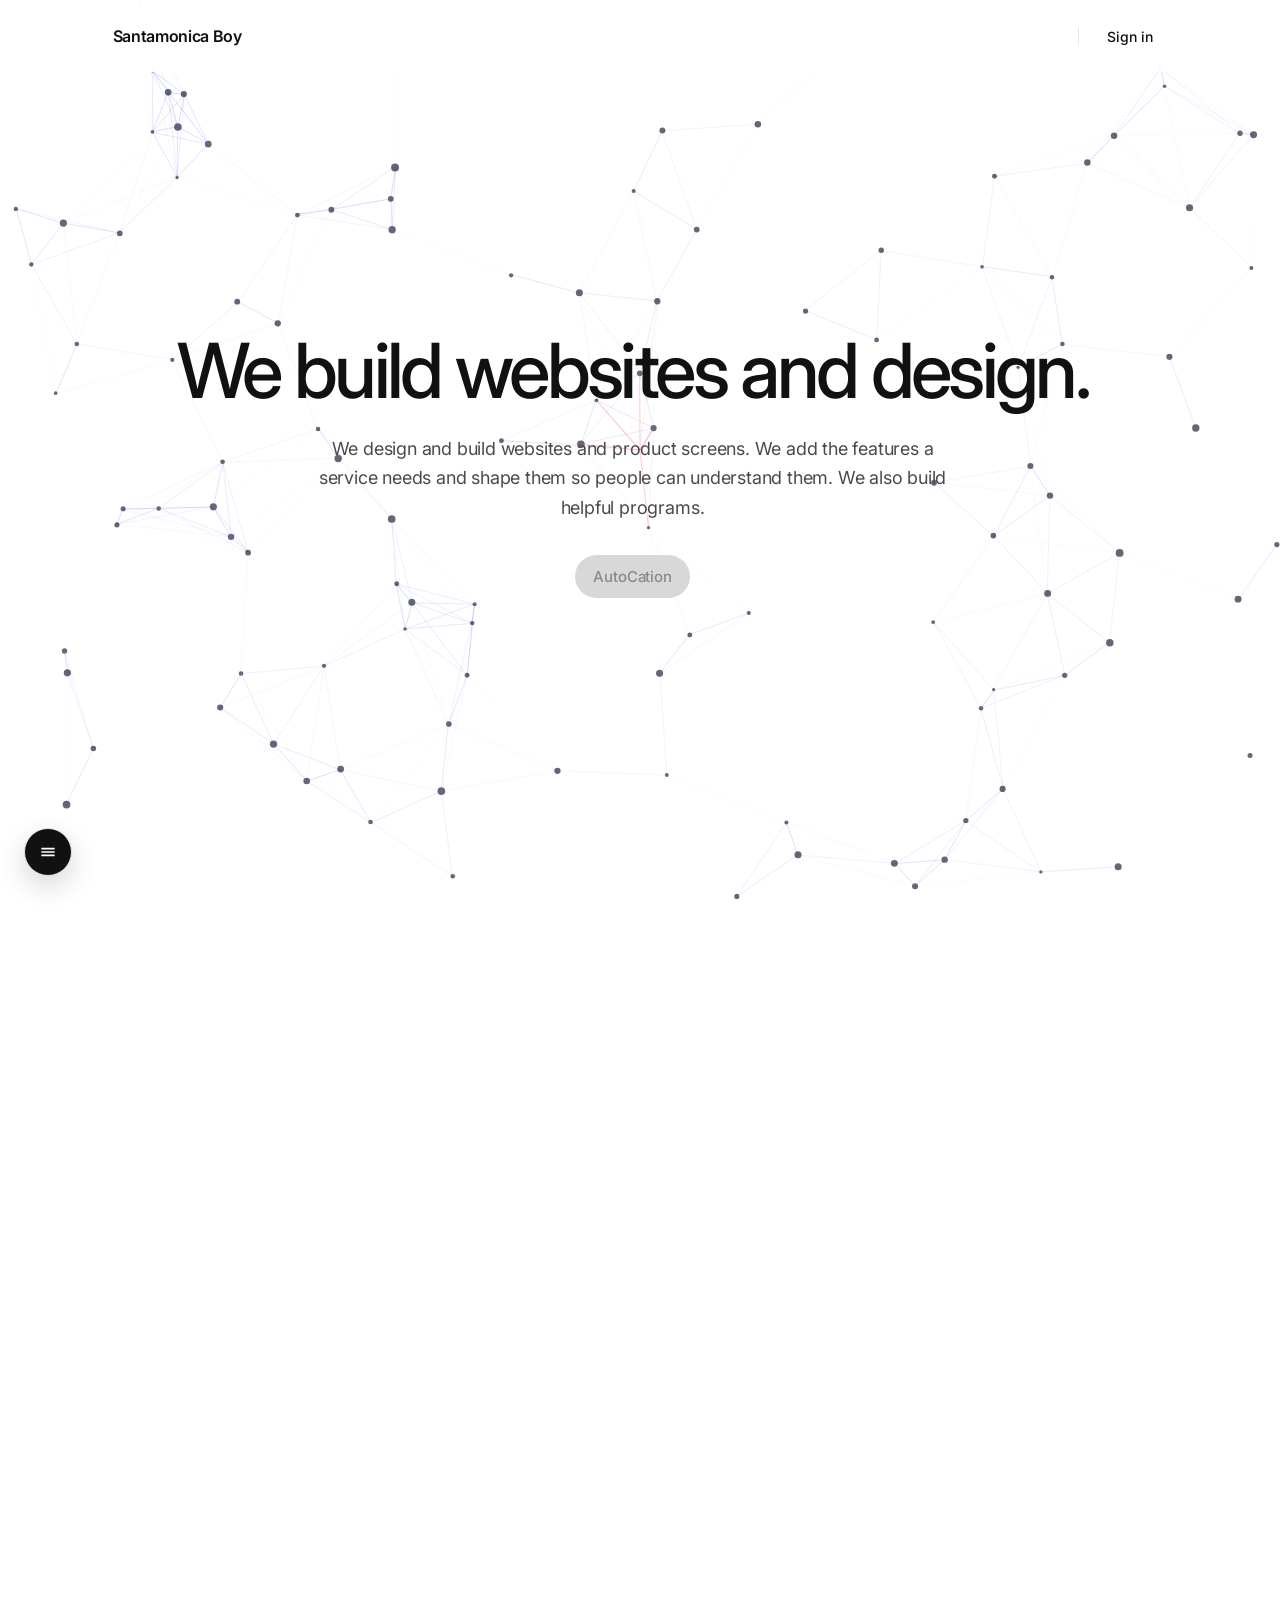
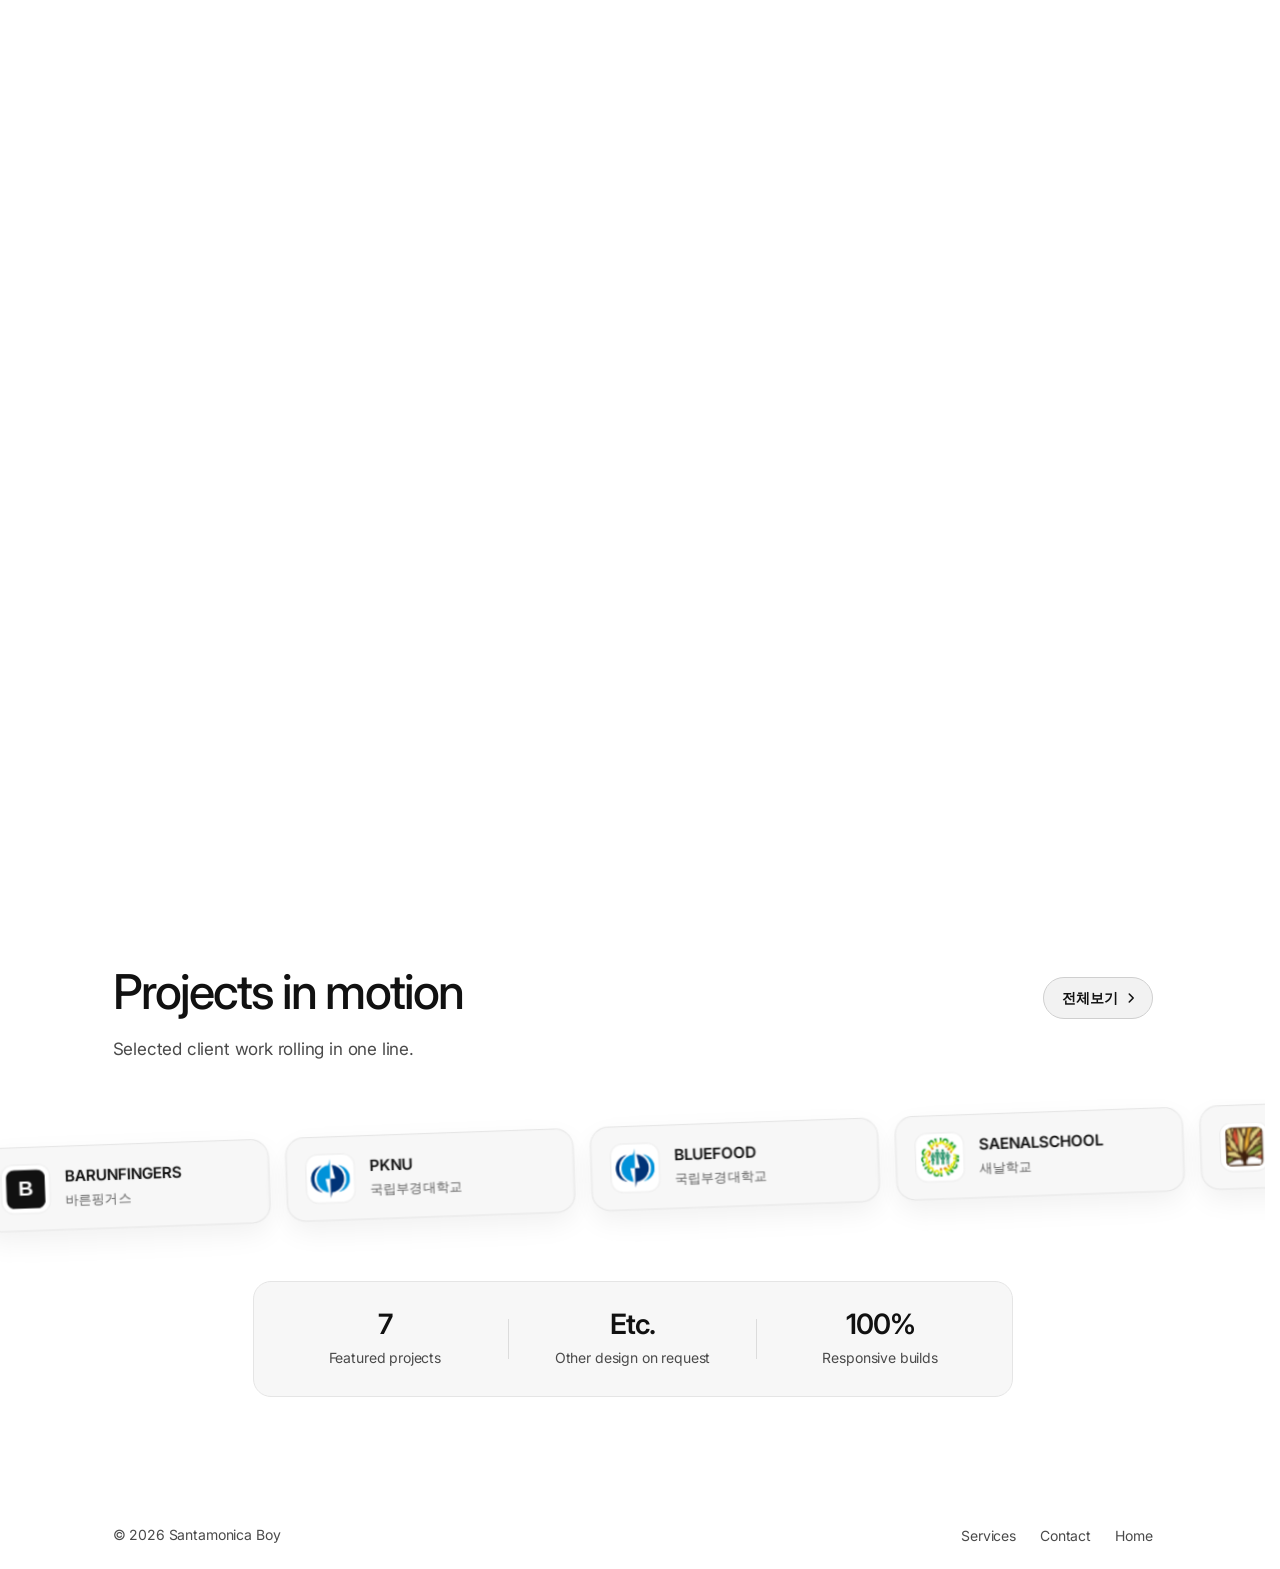
==== site/index.html @ a7d54697 "샘플 허브·공통 플로팅 메뉴와 Services 스포트라이트 배경을 반영한다." ====
<!doctype html>
<html lang="en">
  <head>
    <meta charset="utf-8" />
    <meta name="viewport" content="width=device-width, initial-scale=1" />
    <title>Santamonica Boy</title>
    <meta
      name="description"
      content="Santamonica Boy designs and builds websites and product interfaces."
    />
    <link rel="preconnect" href="https://fonts.googleapis.com" />
    <link rel="preconnect" href="https://fonts.gstatic.com" crossorigin />
    <link
      href="https://fonts.googleapis.com/css2?family=Inter:wght@400;500;600&display=swap"
      rel="stylesheet"
    />
    <link rel="stylesheet" href="styles.css" />
  </head>
  <body>
    <header class="top">
      <a class="brand" href="/">Santamonica Boy</a>
      <div class="account">
        <span class="account-email" data-auth-status hidden></span>
        <a
          class="account-action"
          href="https://santamonica-admin--santamonica-boy.asia-east1.hosted.app"
          data-admin
          hidden
          >Admin</a
        >
        <button class="account-action" type="button" data-auth data-mode="in">Sign in</button>
      </div>
    </header>

    <main class="hero" id="top">
      <h1>We build websites and design.</h1>
      <p>
        We design and build websites and product screens. We add the features a service
        needs and shape them so people can understand them. We also build helpful programs.
      </p>
      <button class="action" type="button" data-download disabled>AutoCation</button>
    </main>

    <section class="work" id="work" aria-labelledby="work-title">
      <div class="work-panel" data-reveal>
        <h2 id="work-title">Services</h2>
        <p class="work-lead">
          We build websites, refresh designs, and create leaflets, brochures, and presentations.
          For other design work, send an additional inquiry.
        </p>

        <div class="work-spotlight" role="list">
          <article class="work-spot" role="listitem">
            <img
              src="https://images.unsplash.com/photo-1460925895917-afdab827c52f?auto=format&fit=crop&w=1000&q=80"
              alt=""
              width="1000"
              height="700"
              loading="lazy"
            />
            <div class="work-spot-shade" aria-hidden="true"></div>
            <div class="work-spot-top">
              <span class="work-spot-index">01</span>
              <span class="work-spot-arrow" aria-hidden="true">
                <svg viewBox="0 0 24 24" width="12" height="12" focusable="false">
                  <path
                    d="M7 17 17 7M9 7h8v8"
                    fill="none"
                    stroke="currentColor"
                    stroke-width="2"
                    stroke-linecap="round"
                    stroke-linejoin="round"
                  />
                </svg>
              </span>
            </div>
            <div class="work-spot-copy">
              <span class="work-spot-tag">Development &amp; UX</span>
              <h3>Website</h3>
              <p>Plan, design, and build websites that introduce a service clearly.</p>
            </div>
          </article>

          <article class="work-spot" role="listitem">
            <img
              src="https://images.unsplash.com/photo-1507238691740-187a5b1d37b8?auto=format&fit=crop&w=1000&q=80"
              alt=""
              width="1000"
              height="700"
              loading="lazy"
            />
            <div class="work-spot-shade" aria-hidden="true"></div>
            <div class="work-spot-top">
              <span class="work-spot-index">02</span>
              <span class="work-spot-arrow" aria-hidden="true">
                <svg viewBox="0 0 24 24" width="12" height="12" focusable="false">
                  <path
                    d="M7 17 17 7M9 7h8v8"
                    fill="none"
                    stroke="currentColor"
                    stroke-width="2"
                    stroke-linecap="round"
                    stroke-linejoin="round"
                  />
                </svg>
              </span>
            </div>
            <div class="work-spot-copy">
              <span class="work-spot-tag work-spot-tag--pink">Maintenance</span>
              <h3>Design Updates</h3>
              <p>Refresh screens, visuals, and details so an existing site feels current.</p>
            </div>
          </article>

          <article class="work-spot" role="listitem">
            <img
              src="https://images.unsplash.com/photo-1586281380349-632531db7ed4?auto=format&fit=crop&w=1000&q=80"
              alt=""
              width="1000"
              height="700"
              loading="lazy"
            />
            <div class="work-spot-shade" aria-hidden="true"></div>
            <div class="work-spot-top">
              <span class="work-spot-index">03</span>
              <span class="work-spot-arrow" aria-hidden="true">
                <svg viewBox="0 0 24 24" width="12" height="12" focusable="false">
                  <path
                    d="M7 17 17 7M9 7h8v8"
                    fill="none"
                    stroke="currentColor"
                    stroke-width="2"
                    stroke-linecap="round"
                    stroke-linejoin="round"
                  />
                </svg>
              </span>
            </div>
            <div class="work-spot-copy">
              <span class="work-spot-tag work-spot-tag--purple">Print &amp; Editorial</span>
              <h3>Leaflet &amp; Brochure</h3>
              <p>Create print-ready leaflets and brochures that explain a product or offer simply.</p>
            </div>
          </article>

          <article class="work-spot" role="listitem">
            <img
              src="https://images.unsplash.com/photo-1557804506-669a67965ba0?auto=format&fit=crop&w=1000&q=80"
              alt=""
              width="1000"
              height="700"
              loading="lazy"
            />
            <div class="work-spot-shade" aria-hidden="true"></div>
            <div class="work-spot-top">
              <span class="work-spot-index">04</span>
              <span class="work-spot-arrow" aria-hidden="true">
                <svg viewBox="0 0 24 24" width="12" height="12" focusable="false">
                  <path
                    d="M7 17 17 7M9 7h8v8"
                    fill="none"
                    stroke="currentColor"
                    stroke-width="2"
                    stroke-linecap="round"
                    stroke-linejoin="round"
                  />
                </svg>
              </span>
            </div>
            <div class="work-spot-copy">
              <span class="work-spot-tag work-spot-tag--green">Presentation</span>
              <h3>PPT Creation</h3>
              <p>Build presentation decks for pitches, reports, and client meetings.</p>
            </div>
          </article>
        </div>

        <aside class="work-etc">
          <div class="work-etc-copy">
            <h3>Etc. / Other design</h3>
            <p>
              Branding, banners, icons, and other design needs — send an additional inquiry.
            </p>
          </div>
          <a class="work-etc-action" href="#contact" data-inquiry-type="Other design">Ask about other design</a>
        </aside>
      </div>
    </section>

    <section class="contact" id="contact" aria-labelledby="contact-title">
      <div class="contact-panel" data-reveal>
        <h2 id="contact-title">Contact</h2>
        <p class="contact-lead">
          Send an inquiry about a new project, maintenance, defect repair, or other design work.
        </p>

        <form class="contact-form" data-contact-form>
          <fieldset class="contact-types">
            <legend class="sr-only">Inquiry type</legend>
            <label class="contact-type">
              <input type="radio" name="type" value="New project" checked />
              <span>New project</span>
            </label>
            <label class="contact-type">
              <input type="radio" name="type" value="Maintenance" />
              <span>Maintenance</span>
            </label>
            <label class="contact-type">
              <input type="radio" name="type" value="Defect repair" />
              <span>Defect repair</span>
            </label>
            <label class="contact-type">
              <input type="radio" name="type" value="Other design" />
              <span>Other design</span>
            </label>
          </fieldset>

          <label class="field">
            <span>Name</span>
            <input name="name" type="text" maxlength="80" required autocomplete="name" />
          </label>

          <label class="field">
            <span>Email</span>
            <input name="email" type="email" maxlength="120" required autocomplete="email" />
          </label>

          <label class="field">
            <span>Message</span>
            <textarea name="message" rows="5" maxlength="2000" required></textarea>
          </label>

          <button class="contact-submit" type="submit">Send</button>
          <p class="contact-status" data-contact-status role="status" aria-live="polite"></p>
        </form>
      </div>
    </section>

    <section class="showcase" id="showcase" aria-labelledby="showcase-title">
      <div class="showcase-intro">
        <div class="showcase-intro-top">
          <h2 id="showcase-title">Projects in motion</h2>
          <button class="showcase-view-all" type="button" data-showcase-open>
            전체보기
            <svg viewBox="0 0 16 16" width="14" height="14" aria-hidden="true" focusable="false">
              <path d="M6 3.5 10.5 8 6 12.5" fill="none" stroke="currentColor" stroke-width="1.8" stroke-linecap="round" stroke-linejoin="round" />
            </svg>
          </button>
        </div>
        <p class="showcase-lead">
          Selected client work rolling in one line.
        </p>
      </div>

      <div class="showcase-stage">
        <div class="showcase-row">
          <div class="showcase-track" aria-hidden="true">
            <div class="showcase-set">
              <article class="showcase-spot">
                <img class="showcase-icon" src="assets/barun-icon.svg" alt="" width="48" height="48" />
                <div>
                  <h3>barunfingers</h3>
                  <p>바른핑거스</p>
                </div>
              </article>
              <article class="showcase-spot">
                <img class="showcase-icon" src="assets/pknu-icon.png" alt="국립부경대학교" width="48" height="48" />
                <div>
                  <h3>PKNU</h3>
                  <p>국립부경대학교</p>
                </div>
              </article>
              <article class="showcase-spot">
                <img class="showcase-icon" src="assets/pknu-icon.png" alt="국립부경대학교" width="48" height="48" />
                <div>
                  <h3>bluefood</h3>
                  <p>국립부경대학교</p>
                </div>
              </article>
              <article class="showcase-spot">
                <img class="showcase-icon" src="assets/saenal-icon.png" alt="새날학교" width="48" height="48" />
                <div>
                  <h3>saenalschool</h3>
                  <p>새날학교</p>
                </div>
              </article>
              <article class="showcase-spot">
                <img class="showcase-icon" src="assets/dgwood-icon.png" alt="동구목제문화센터" width="48" height="48" />
                <div>
                  <h3>dgwoodculture</h3>
                  <p>동구목제문화센터</p>
                </div>
              </article>
              <article class="showcase-spot">
                <img class="showcase-icon" src="assets/gimpact-icon.svg" alt="G-IMPACT" width="48" height="48" />
                <div>
                  <h3>G-IMPACT</h3>
                  <p>G-IMPACT</p>
                </div>
              </article>
              <article class="showcase-spot">
                <img class="showcase-icon" src="assets/ulsan-icon.svg" alt="울산대학교" width="48" height="48" />
                <div>
                  <h3>Ulsan Green Energy</h3>
                  <p>울산대학교 저탄소그린에너지사업단</p>
                </div>
              </article>
            </div>
            <div class="showcase-set">
              <article class="showcase-spot">
                <img class="showcase-icon" src="assets/barun-icon.svg" alt="" width="48" height="48" />
                <div>
                  <h3>barunfingers</h3>
                  <p>바른핑거스</p>
                </div>
              </article>
              <article class="showcase-spot">
                <img class="showcase-icon" src="assets/pknu-icon.png" alt="국립부경대학교" width="48" height="48" />
                <div>
                  <h3>PKNU</h3>
                  <p>국립부경대학교</p>
                </div>
              </article>
              <article class="showcase-spot">
                <img class="showcase-icon" src="assets/pknu-icon.png" alt="국립부경대학교" width="48" height="48" />
                <div>
                  <h3>bluefood</h3>
                  <p>국립부경대학교</p>
                </div>
              </article>
              <article class="showcase-spot">
                <img class="showcase-icon" src="assets/saenal-icon.png" alt="새날학교" width="48" height="48" />
                <div>
                  <h3>saenalschool</h3>
                  <p>새날학교</p>
                </div>
              </article>
              <article class="showcase-spot">
                <img class="showcase-icon" src="assets/dgwood-icon.png" alt="동구목제문화센터" width="48" height="48" />
                <div>
                  <h3>dgwoodculture</h3>
                  <p>동구목제문화센터</p>
                </div>
              </article>
              <article class="showcase-spot">
                <img class="showcase-icon" src="assets/gimpact-icon.svg" alt="G-IMPACT" width="48" height="48" />
                <div>
                  <h3>G-IMPACT</h3>
                  <p>G-IMPACT</p>
                </div>
              </article>
              <article class="showcase-spot">
                <img class="showcase-icon" src="assets/ulsan-icon.svg" alt="울산대학교" width="48" height="48" />
                <div>
                  <h3>Ulsan Green Energy</h3>
                  <p>울산대학교 저탄소그린에너지사업단</p>
                </div>
              </article>
            </div>
          </div>
        </div>

        <div class="showcase-metrics">
          <div>
            <p class="showcase-metric-value">7</p>
            <p class="showcase-metric-label">Featured projects</p>
          </div>
          <div class="showcase-metric-rule" aria-hidden="true"></div>
          <div>
            <p class="showcase-metric-value">Etc.</p>
            <p class="showcase-metric-label">Other design on request</p>
          </div>
          <div class="showcase-metric-rule" aria-hidden="true"></div>
          <div>
            <p class="showcase-metric-value">100%</p>
            <p class="showcase-metric-label">Responsive builds</p>
          </div>
        </div>
      </div>

      <dialog class="showcase-dialog" data-showcase-dialog aria-labelledby="showcase-dialog-title">
        <div class="showcase-dialog-panel">
          <header class="showcase-dialog-head">
            <h2 id="showcase-dialog-title">All projects</h2>
            <button
              class="showcase-dialog-close"
              type="button"
              data-showcase-close
              aria-label="Close"
            >
              <svg viewBox="0 0 24 24" width="18" height="18" aria-hidden="true" focusable="false">
                <path
                  d="M7.05 5.64 12 10.59l4.95-4.95 1.41 1.41L13.41 12l4.95 4.95-1.41 1.41L12 13.41l-4.95 4.95-1.41-1.41L10.59 12 5.64 7.05z"
                  fill="currentColor"
                />
              </svg>
            </button>
          </header>
          <ul class="showcase-dialog-list">
            <li>
              <article class="showcase-spot">
                <img class="showcase-icon" src="assets/barun-icon.svg" alt="" width="48" height="48" />
                <div>
                  <h3>barunfingers</h3>
                  <p>바른핑거스</p>
                </div>
              </article>
            </li>
            <li>
              <article class="showcase-spot">
                <img class="showcase-icon" src="assets/pknu-icon.png" alt="국립부경대학교" width="48" height="48" />
                <div>
                  <h3>PKNU</h3>
                  <p>국립부경대학교</p>
                </div>
              </article>
            </li>
            <li>
              <article class="showcase-spot">
                <img class="showcase-icon" src="assets/pknu-icon.png" alt="국립부경대학교" width="48" height="48" />
                <div>
                  <h3>bluefood</h3>
                  <p>국립부경대학교</p>
                </div>
              </article>
            </li>
            <li>
              <article class="showcase-spot">
                <img class="showcase-icon" src="assets/saenal-icon.png" alt="새날학교" width="48" height="48" />
                <div>
                  <h3>saenalschool</h3>
                  <p>새날학교</p>
                </div>
              </article>
            </li>
            <li>
              <article class="showcase-spot">
                <img class="showcase-icon" src="assets/dgwood-icon.png" alt="동구목제문화센터" width="48" height="48" />
                <div>
                  <h3>dgwoodculture</h3>
                  <p>동구목제문화센터</p>
                </div>
              </article>
            </li>
            <li>
              <article class="showcase-spot">
                <img class="showcase-icon" src="assets/gimpact-icon.svg" alt="G-IMPACT" width="48" height="48" />
                <div>
                  <h3>G-IMPACT</h3>
                  <p>G-IMPACT</p>
                </div>
              </article>
            </li>
            <li>
              <article class="showcase-spot">
                <img class="showcase-icon" src="assets/ulsan-icon.svg" alt="울산대학교" width="48" height="48" />
                <div>
                  <h3>Ulsan Green Energy</h3>
                  <p>울산대학교 저탄소그린에너지사업단</p>
                </div>
              </article>
            </li>
          </ul>
        </div>
      </dialog>
    </section>

    <footer class="site-footer">
      <p class="site-footer-copy">© 2026 Santamonica Boy</p>
      <ul class="site-footer-links">
        <li><a href="#work">Services</a></li>
        <li><a href="#contact">Contact</a></li>
        <li><a href="#top">Home</a></li>
      </ul>
    </footer>

    <button
      class="to-top"
      type="button"
      data-to-top
      aria-label="Back to top"
      hidden
    >
      <svg viewBox="0 0 24 24" width="20" height="20" aria-hidden="true" focusable="false">
        <path
          d="M12 5.5 5.5 12l1.4 1.4 4.1-4.1V19h2V9.3l4.1 4.1 1.4-1.4z"
          fill="currentColor"
        />
      </svg>
    </button>

    <script type="module" src="app.js"></script>
    <script src="bg-web.js" defer></script>
    <script src="sample-nav.js" defer></script>
  </body>
</html>
---- site/styles.css ----
* {
  box-sizing: border-box;
}

:root {
  --page-width: 1040px;
  --gutter: 32px;
  --edge: max(var(--gutter), calc((100% - var(--page-width)) / 2));
  --section-space: 80px;
  --text-muted: #4a4a4a;
}

html {
  scroll-behavior: smooth;
  scrollbar-gutter: stable;
}

html.is-scroll-locked {
  overflow: hidden;
}

section[id] {
  scroll-margin-top: 16px;
}

html,
body {
  margin: 0;
  min-height: 100%;
  background: transparent;
  color: #111;
  font-family: Inter, "Segoe UI", "Helvetica Neue", Arial, sans-serif;
}

body {
  position: relative;
  min-height: 100vh;
  display: flex;
  flex-direction: column;
}

.bg-canvas {
  position: fixed;
  inset: 0;
  z-index: 0;
  width: 100%;
  height: 100%;
  pointer-events: none;
}

body > .top,
body > main,
body > section,
body > footer,
body > .sample-shell {
  position: relative;
  z-index: 1;
}

body > .to-top,
body > .sample-float {
  z-index: 30;
}

img,
svg,
video,
canvas {
  max-width: 100%;
  height: auto;
}

.sr-only {
  position: absolute;
  width: 1px;
  height: 1px;
  padding: 0;
  margin: -1px;
  overflow: hidden;
  clip: rect(0, 0, 0, 0);
  white-space: nowrap;
  border: 0;
}

.top {
  position: fixed;
  top: 0;
  right: 0;
  left: 0;
  z-index: 20;
  display: flex;
  flex-wrap: wrap;
  align-items: center;
  justify-content: space-between;
  gap: 12px 28px;
  min-height: 72px;
  padding: 16px var(--edge);
  background: rgba(255, 255, 255, 0.92);
  backdrop-filter: blur(10px);
}

.menu {
  display: flex;
  flex-wrap: wrap;
  align-items: center;
  gap: 8px 28px;
  max-width: 100%;
  margin-left: auto;
}

.menu a {
  position: relative;
  padding: 6px 0;
  color: #4a4a4a;
  font-size: 15px;
  font-weight: 500;
  letter-spacing: -0.01em;
  text-decoration: none;
  transition: color 160ms ease;
}

.menu a::after {
  content: "";
  position: absolute;
  right: 0;
  bottom: 0;
  left: 0;
  height: 1px;
  background: currentColor;
  transform: scaleX(0);
  transform-origin: left;
  transition: transform 200ms ease;
}

.menu a:hover {
  color: #111;
}

.menu a:hover::after {
  transform: scaleX(1);
}

.menu a:focus-visible {
  outline: 2px solid #111;
  outline-offset: 4px;
}

.brand {
  color: inherit;
  font-size: 16px;
  font-weight: 600;
  letter-spacing: -0.02em;
  text-decoration: none;
}

.account {
  display: flex;
  flex-wrap: wrap;
  align-items: center;
  justify-content: flex-end;
  gap: 10px 14px;
  padding-left: 28px;
  border-left: 1px solid #e5e5e5;
}

.account-email {
  max-width: 220px;
  overflow: hidden;
  color: #5c5c5c;
  font-size: 14px;
  font-weight: 500;
  letter-spacing: -0.01em;
  text-overflow: ellipsis;
  white-space: nowrap;
}

.account-action {
  padding: 0;
  border: 0;
  background: transparent;
  color: inherit;
  font: inherit;
  font-size: 14px;
  font-weight: 500;
  letter-spacing: -0.01em;
  text-decoration: none;
  cursor: pointer;
}

.account-action:hover {
  opacity: 0.72;
}

.hero {
  display: flex;
  flex: 0 0 auto;
  flex-direction: column;
  align-items: center;
  justify-content: center;
  width: 100%;
  min-height: clamp(560px, 82dvh, 860px);
  padding: 120px var(--gutter) 72px;
  text-align: center;
}

.hero h1 {
  margin: 0 auto;
  max-width: 14em;
  font-size: clamp(44px, 6.4vw, 76px);
  font-weight: 500;
  letter-spacing: -0.048em;
  line-height: 1.02;
}

.hero p {
  max-width: 36em;
  margin: 24px auto 0;
  color: var(--text-muted);
  font-size: 18px;
  font-weight: 400;
  letter-spacing: -0.011em;
  line-height: 1.65;
}

.action {
  position: relative;
  isolation: isolate;
  margin-top: 32px;
  padding: 12px 18px;
  border: 0;
  border-radius: 999px;
  background: #111;
  color: #fff;
  font: inherit;
  font-size: 15px;
  font-weight: 500;
  letter-spacing: -0.01em;
  cursor: default;
  transition: background-color 180ms ease, opacity 180ms ease;
}

.action::after {
  content: "";
  position: absolute;
  inset: 0;
  z-index: -1;
  border-radius: inherit;
  pointer-events: none;
  opacity: 0;
  box-shadow: 0 0 0 0 rgba(17, 17, 17, 0.28);
}

.action:disabled {
  background: #d8d8d8;
  color: #8a8a8a;
  opacity: 1;
  cursor: not-allowed;
  box-shadow: none;
  transform: none;
  animation: none;
}

.action:disabled::after {
  content: none;
  animation: none;
}

.action.is-signin,
.action.is-ready {
  background: #111;
  color: #fff;
  cursor: pointer;
  animation: action-pulse 2.2s ease-in-out infinite;
}

.action.is-signin::after,
.action.is-ready::after {
  opacity: 1;
  animation: action-wave 2.2s ease-out infinite;
}

.action.is-signin:hover,
.action.is-ready:hover {
  background: #000;
  transform: translateY(-2px) scale(1.03);
  box-shadow: 0 10px 24px rgba(0, 0, 0, 0.18);
  animation: none;
}

.action.is-signin:hover::after,
.action.is-ready:hover::after {
  animation: none;
  opacity: 0;
}

.action.is-signin:active,
.action.is-ready:active {
  transform: translateY(0) scale(0.98);
  box-shadow: 0 4px 12px rgba(0, 0, 0, 0.14);
}

@keyframes action-pulse {
  0%,
  100% {
    transform: scale(1);
  }
  50% {
    transform: scale(1.045);
  }
}

@keyframes action-wave {
  0% {
    box-shadow: 0 0 0 0 rgba(17, 17, 17, 0.34);
    opacity: 0.9;
  }
  70% {
    box-shadow: 0 0 0 18px rgba(17, 17, 17, 0);
    opacity: 0;
  }
  100% {
    box-shadow: 0 0 0 0 rgba(17, 17, 17, 0);
    opacity: 0;
  }
}

.work {
  display: flex;
  align-items: flex-start;
  justify-content: center;
  width: 100%;
  padding: var(--section-space) var(--gutter);
}

.work-panel {
  width: min(var(--page-width), 100%);
  opacity: 0;
  transform: translateY(56px);
  transition:
    opacity 700ms cubic-bezier(0.22, 1, 0.36, 1),
    transform 900ms cubic-bezier(0.22, 1, 0.36, 1);
}

.work-panel.is-in {
  opacity: 1;
  transform: translateY(0);
}

.work h2 {
  margin: 0;
  font-size: clamp(32px, 5vw, 48px);
  font-weight: 500;
  letter-spacing: -0.04em;
  line-height: 1.1;
}

.work-lead {
  max-width: 34em;
  margin: 16px 0 0;
  color: var(--text-muted);
  font-size: 17px;
  line-height: 1.65;
  letter-spacing: -0.011em;
}

.work-spotlight {
  display: flex;
  flex-direction: column;
  gap: 12px;
  width: 100%;
  height: 650px;
  margin-top: 40px;
}

@media (min-width: 900px) {
  .work-spotlight {
    flex-direction: row;
    height: 500px;
    gap: 14px;
  }
}

.work-spot {
  position: relative;
  display: flex;
  flex: 1 1 0;
  flex-direction: column;
  justify-content: space-between;
  min-width: 0;
  min-height: 0;
  padding: 22px;
  overflow: hidden;
  border: 1px solid rgba(0, 0, 0, 0.08);
  border-radius: 18px;
  background: rgba(255, 255, 255, 0.8);
  box-shadow: 0 10px 30px -10px rgba(0, 0, 0, 0.08);
  cursor: default;
  transition: flex 500ms cubic-bezier(0.22, 1, 0.36, 1);
}

.work-spot:hover,
.work-spot:focus-within {
  flex: 3.5 1 0;
}

.work-spot img {
  position: absolute;
  inset: 0;
  width: 100%;
  height: 100%;
  max-width: none;
  object-fit: cover;
  object-position: center;
  background: #ececec;
  transition: transform 700ms cubic-bezier(0.22, 1, 0.36, 1);
}

.work-spot:hover img,
.work-spot:focus-within img {
  transform: scale(1.05);
}

.work-spot-shade {
  position: absolute;
  inset: 0;
  z-index: 1;
  background: linear-gradient(
    to top,
    rgba(15, 23, 42, 0.82) 0%,
    rgba(15, 23, 42, 0.28) 45%,
    rgba(15, 23, 42, 0.08) 100%
  );
  opacity: 0.65;
  transition: opacity 280ms ease;
}

.work-spot:hover .work-spot-shade,
.work-spot:focus-within .work-spot-shade {
  opacity: 0.82;
}

.work-spot-top,
.work-spot-copy {
  position: relative;
  z-index: 2;
}

.work-spot-top {
  display: flex;
  align-items: flex-start;
  justify-content: space-between;
  gap: 12px;
}

.work-spot-index {
  display: inline-flex;
  align-items: center;
  min-height: 28px;
  padding: 0 12px;
  border-radius: 999px;
  background: rgba(255, 255, 255, 0.92);
  color: #0f172a;
  font-size: 12px;
  font-weight: 700;
  font-variant-numeric: tabular-nums;
  letter-spacing: -0.01em;
  backdrop-filter: blur(10px);
}

.work-spot-arrow {
  display: inline-flex;
  align-items: center;
  justify-content: center;
  width: 32px;
  height: 32px;
  border: 1px solid rgba(255, 255, 255, 0.35);
  border-radius: 999px;
  background: rgba(255, 255, 255, 0.18);
  color: #fff;
  backdrop-filter: blur(10px);
  transition:
    background-color 200ms ease,
    color 200ms ease,
    border-color 200ms ease;
}

.work-spot:hover .work-spot-arrow,
.work-spot:focus-within .work-spot-arrow {
  background: #fff;
  border-color: #fff;
  color: #0f172a;
}

.work-spot-tag {
  display: block;
  margin-bottom: 6px;
  color: #a5b4fc;
  font-size: 10px;
  font-weight: 700;
  letter-spacing: 0.08em;
  text-transform: uppercase;
}

.work-spot-tag--pink {
  color: #f9a8d4;
}

.work-spot-tag--purple {
  color: #d8b4fe;
}

.work-spot-tag--green {
  color: #6ee7b7;
}

.work-spot-copy h3 {
  margin: 0;
  color: #fff;
  font-size: clamp(20px, 2.4vw, 28px);
  font-weight: 700;
  letter-spacing: -0.03em;
  line-height: 1.15;
}

.work-spot-copy p {
  max-width: 28em;
  margin: 8px 0 0;
  color: #e2e8f0;
  font-size: 13px;
  line-height: 1.5;
  letter-spacing: -0.011em;
  opacity: 0;
  max-height: 0;
  overflow: hidden;
  transition:
    opacity 280ms ease,
    max-height 320ms ease,
    margin 280ms ease;
}

.work-spot:hover .work-spot-copy p,
.work-spot:focus-within .work-spot-copy p {
  opacity: 1;
  max-height: 4.5em;
  margin-top: 8px;
}

.work-etc {
  display: flex;
  flex-wrap: wrap;
  align-items: center;
  justify-content: space-between;
  gap: 16px 24px;
  margin-top: 40px;
  padding: 24px 28px;
  border: 1px solid #e5e5e5;
  border-radius: 18px;
  background: rgba(247, 247, 247, 0.88);
  backdrop-filter: blur(12px);
}

.work-etc-copy {
  min-width: 0;
  flex: 1 1 16rem;
}

.work-etc h3 {
  margin: 0;
  font-size: 16px;
  font-weight: 600;
  letter-spacing: -0.02em;
  line-height: 1.3;
}

.work-etc p {
  margin: 6px 0 0;
  color: var(--text-muted);
  font-size: 15px;
  line-height: 1.6;
  letter-spacing: -0.011em;
}

.work-etc-action {
  flex: 0 0 auto;
  display: inline-flex;
  align-items: center;
  justify-content: center;
  min-height: 44px;
  padding: 0 20px;
  border-radius: 999px;
  background: #111;
  color: #fff;
  font-size: 14px;
  font-weight: 500;
  letter-spacing: -0.01em;
  text-decoration: none;
  transition: background-color 160ms ease, transform 160ms ease;
}

.work-etc-action:hover {
  background: #000;
  transform: translateY(-1px);
}

@media (prefers-reduced-motion: reduce) {
  .work-spot,
  .work-spot img,
  .work-spot-shade,
  .work-spot-arrow,
  .work-spot-copy p {
    transition: none;
  }
}

.contact {
  display: flex;
  align-items: flex-start;
  justify-content: center;
  width: 100%;
  padding: var(--section-space) var(--gutter);
}

.contact-panel {
  width: min(var(--page-width), 100%);
  opacity: 0;
  transform: translateY(56px);
  transition:
    opacity 700ms cubic-bezier(0.22, 1, 0.36, 1),
    transform 900ms cubic-bezier(0.22, 1, 0.36, 1);
}

.contact-panel.is-in {
  opacity: 1;
  transform: translateY(0);
}

.contact h2 {
  margin: 0;
  font-size: clamp(32px, 5vw, 48px);
  font-weight: 500;
  letter-spacing: -0.04em;
  line-height: 1.1;
}

.contact-lead {
  max-width: 34em;
  margin: 16px 0 0;
  color: var(--text-muted);
  font-size: 17px;
  line-height: 1.65;
  letter-spacing: -0.011em;
}

.contact-form {
  display: grid;
  gap: 22px;
  max-width: 600px;
  margin-top: 36px;
}

@media (min-width: 900px) {
  .contact-panel {
    display: grid;
    grid-template-columns: minmax(0, 1fr) minmax(0, 600px);
    grid-template-rows: auto 1fr;
    column-gap: 64px;
    align-items: start;
  }

  .contact-panel > h2,
  .contact-lead {
    grid-column: 1;
  }

  .contact-form {
    grid-column: 2;
    grid-row: 1 / span 2;
    width: 100%;
    margin-top: 0;
  }
}

.contact-types {
  display: flex;
  flex-wrap: wrap;
  gap: 10px;
  margin: 0;
  padding: 0;
  border: 0;
}

.contact-type {
  cursor: pointer;
}

.contact-type input {
  position: absolute;
  opacity: 0;
  pointer-events: none;
}

.contact-type span {
  display: inline-flex;
  align-items: center;
  min-height: 42px;
  padding: 0 16px;
  border: 1px solid #cfcfcf;
  border-radius: 999px;
  background: #fff;
  color: #333;
  font-size: 14px;
  font-weight: 500;
  letter-spacing: -0.01em;
  transition:
    background-color 160ms ease,
    border-color 160ms ease,
    color 160ms ease;
}

.contact-type:hover input:not(:checked) + span {
  border-color: #111;
  color: #111;
}

.contact-type input:checked + span {
  border-color: #111;
  background: #111;
  color: #fff;
  font-weight: 600;
}

.contact-type input:focus-visible + span {
  outline: 2px solid #111;
  outline-offset: 3px;
}

.field {
  display: grid;
  gap: 8px;
  text-align: left;
}

.field span {
  color: #333;
  font-size: 14px;
  font-weight: 500;
  letter-spacing: -0.01em;
}

.field input,
.field textarea {
  width: 100%;
  padding: 12px 14px;
  border: 1px solid #cfcfcf;
  border-radius: 12px;
  background: #fafafa;
  color: inherit;
  font: inherit;
  font-size: 16px;
  letter-spacing: -0.01em;
  line-height: 1.5;
  outline: none;
  resize: vertical;
  transition:
    border-color 160ms ease,
    background-color 160ms ease,
    box-shadow 160ms ease;
}

.field input:hover,
.field textarea:hover {
  border-color: #9a9a9a;
}

.field input:focus,
.field textarea:focus {
  border-color: #111;
  background: #fff;
  box-shadow: 0 0 0 3px rgba(17, 17, 17, 0.08);
}

.contact-submit {
  justify-self: stretch;
  width: 100%;
  min-height: 50px;
  margin-top: 8px;
  padding: 14px 26px;
  border: 0;
  border-radius: 999px;
  background: #111;
  color: #fff;
  font: inherit;
  font-size: 15px;
  font-weight: 500;
  letter-spacing: -0.01em;
  cursor: pointer;
  transition:
    transform 180ms ease,
    background-color 180ms ease,
    opacity 180ms ease;
}

.contact-submit:hover:not(:disabled) {
  background: #000;
  transform: translateY(-1px);
}

.contact-submit:disabled {
  opacity: 0.55;
  cursor: wait;
}

.contact-status {
  min-height: 1.4em;
  margin: 0;
  color: #5c5c5c;
  font-size: 14px;
  letter-spacing: -0.01em;
}

.contact-status.is-error {
  color: #b42318;
}

.contact-status.is-success {
  color: #027a48;
}

.showcase {
  width: 100%;
  padding: var(--section-space) 0;
  background: transparent;
  color: #111;
  overflow: hidden;
}

.showcase-intro {
  width: min(var(--page-width), calc(100% - var(--gutter) * 2));
  margin: 0 auto 36px;
}

.showcase-intro-top {
  display: flex;
  flex-wrap: wrap;
  align-items: flex-end;
  justify-content: space-between;
  gap: 16px 24px;
}

.showcase h2 {
  margin: 0;
  font-size: clamp(32px, 5vw, 48px);
  font-weight: 500;
  letter-spacing: -0.04em;
  line-height: 1.1;
}

.showcase-lead {
  max-width: 34em;
  margin: 16px 0 0;
  color: var(--text-muted);
  font-size: 17px;
  line-height: 1.65;
  letter-spacing: -0.011em;
}

.showcase-view-all {
  flex: 0 0 auto;
  display: inline-flex;
  align-items: center;
  gap: 6px;
  min-height: 42px;
  padding: 0 14px 0 18px;
  border: 1px solid #cfcfcf;
  border-radius: 999px;
  background: #f2f2f2;
  color: #111;
  font: inherit;
  font-size: 14px;
  font-weight: 600;
  letter-spacing: -0.01em;
  cursor: pointer;
  transition:
    background-color 160ms ease,
    border-color 160ms ease,
    color 160ms ease,
    transform 160ms ease;
}

.showcase-view-all svg {
  transition: transform 160ms ease;
}

.showcase-view-all:hover {
  background: #111;
  border-color: #111;
  color: #fff;
  transform: translateY(-1px);
}

.showcase-view-all:hover svg {
  transform: translateX(2px);
}

.showcase-view-all:focus-visible {
  outline: 2px solid #111;
  outline-offset: 3px;
}

.showcase-stage {
  position: relative;
  width: 100%;
  padding: 28px 0;
  overflow: hidden;
  perspective: 1000px;
}

.showcase-row {
  transform: rotate(-2deg) scale(1.03);
  transform-style: preserve-3d;
  backface-visibility: hidden;
}

.showcase-track {
  display: flex;
  width: max-content;
  will-change: transform;
  animation: showcase-marquee 30s linear infinite;
}

.showcase-stage:hover .showcase-track {
  animation-play-state: paused;
}

.showcase-set {
  display: flex;
  align-items: center;
  gap: 16px;
  padding-right: 16px;
  flex: 0 0 auto;
}

.showcase-spot {
  display: flex;
  align-items: center;
  gap: 14px;
  min-width: 280px;
  max-width: 360px;
  padding: 16px 18px;
  border: 1px solid #e5e5e5;
  border-radius: 18px;
  background: #f7f7f7;
  box-shadow: 0 10px 28px rgba(0, 0, 0, 0.06);
  transform: translateZ(18px);
  transition:
    background-color 160ms ease,
    border-color 160ms ease,
    transform 160ms ease;
}

.showcase-spot:hover {
  background: #fff;
  border-color: #d0d0d0;
  transform: translateZ(28px) translateY(-2px);
}

.showcase-index {
  display: inline-flex;
  align-items: center;
  justify-content: center;
  width: 40px;
  height: 40px;
  border-radius: 12px;
  background: #111;
  color: #fff;
  font-size: 12px;
  font-weight: 600;
  letter-spacing: -0.02em;
}

.showcase-icon {
  display: block;
  width: 48px;
  height: 48px;
  flex: 0 0 48px;
  padding: 4px;
  box-sizing: border-box;
  object-fit: contain;
  border-radius: 12px;
  background: #fff;
  border: 1px solid #ececec;
  transform: translateZ(1px);
  backface-visibility: hidden;
}

.showcase-spot h3 {
  margin: 0;
  font-size: 15px;
  font-weight: 600;
  letter-spacing: -0.02em;
  line-height: 1.25;
  text-transform: uppercase;
}

.showcase-spot p {
  margin: 4px 0 0;
  color: #5c5c5c;
  font-size: 13px;
  line-height: 1.4;
  letter-spacing: -0.011em;
  overflow: hidden;
  text-overflow: ellipsis;
  white-space: nowrap;
}

.showcase-metrics {
  display: grid;
  grid-template-columns: minmax(0, 1fr) 1px minmax(0, 1fr) 1px minmax(0, 1fr);
  align-items: center;
  gap: 0 16px;
  width: min(760px, calc(100% - var(--gutter) * 2));
  margin: 72px auto 0;
  padding: 28px 24px;
  border: 1px solid #e5e5e5;
  border-radius: 18px;
  background: #f7f7f7;
  text-align: center;
}

.showcase-metric-value {
  margin: 0;
  color: #111;
  font-size: 28px;
  font-weight: 600;
  letter-spacing: -0.04em;
  line-height: 1;
}

.showcase-metric-label {
  margin: 10px 0 0;
  color: var(--text-muted);
  font-size: 14px;
  line-height: 1.4;
  letter-spacing: -0.011em;
}

.showcase-metric-rule {
  width: 1px;
  height: 40px;
  background: #dcdcdc;
}

@keyframes showcase-marquee {
  from {
    transform: translateX(0);
  }
  to {
    transform: translateX(-50%);
  }
}

.showcase-dialog {
  width: min(720px, calc(100% - 32px));
  max-height: min(80vh, 720px);
  margin: auto;
  padding: 0;
  border: 1px solid #e5e5e5;
  border-radius: 18px;
  background: #fff;
  color: #111;
  box-shadow: 0 24px 64px rgba(0, 0, 0, 0.16);
  overflow: hidden;
}

.showcase-dialog:focus {
  outline: none;
}

.showcase-dialog::backdrop {
  background: rgba(17, 17, 17, 0.42);
  backdrop-filter: blur(4px);
}

.showcase-dialog-panel {
  display: flex;
  flex-direction: column;
  max-height: min(80vh, 720px);
}

.showcase-dialog-head {
  display: flex;
  align-items: center;
  justify-content: space-between;
  gap: 16px;
  flex: 0 0 auto;
  padding: 20px 22px 16px;
  border-bottom: 1px solid #ececec;
}

.showcase-dialog-head h2 {
  margin: 0;
  font-size: 22px;
  font-weight: 500;
  letter-spacing: -0.03em;
  line-height: 1.2;
}

.showcase-dialog-close {
  display: inline-flex;
  align-items: center;
  justify-content: center;
  width: 36px;
  height: 36px;
  padding: 0;
  border: 1px solid #e5e5e5;
  border-radius: 12px;
  background: #f7f7f7;
  color: #111;
  cursor: pointer;
  transition:
    background-color 160ms ease,
    border-color 160ms ease;
}

.showcase-dialog-close:hover {
  background: #fff;
  border-color: #d0d0d0;
}

.showcase-dialog-list {
  display: grid;
  grid-template-columns: 1fr;
  gap: 10px;
  margin: 0;
  padding: 16px 18px 20px;
  list-style: none;
  overflow: auto;
  overscroll-behavior: contain;
}

.showcase-dialog-list .showcase-spot {
  width: 100%;
  min-width: 0;
  max-width: none;
  transform: none;
  box-shadow: none;
}

.showcase-dialog-list .showcase-spot:hover {
  transform: none;
}

.showcase-dialog-list .showcase-spot p {
  white-space: normal;
  text-overflow: unset;
  overflow: visible;
}

.showcase.is-dialog-open .showcase-track {
  animation-play-state: paused;
}

@media (prefers-reduced-motion: reduce) {
  .showcase-track {
    animation: none;
  }
}

.site-footer {
  display: flex;
  flex-wrap: wrap;
  align-items: center;
  justify-content: space-between;
  gap: 12px 28px;
  width: 100%;
  margin-top: auto;
  padding: 20px var(--edge) 24px;
}

.site-footer-copy {
  margin: 0;
  color: #4a4a4a;
  font-size: 14px;
  font-weight: 400;
  letter-spacing: -0.01em;
}

.site-footer-links {
  display: flex;
  flex-wrap: wrap;
  align-items: center;
  gap: 8px 24px;
  margin: 0;
  padding: 0;
  list-style: none;
}

.site-footer-links a {
  color: #4a4a4a;
  font-size: 14px;
  font-weight: 400;
  letter-spacing: -0.01em;
  text-decoration: none;
  text-underline-offset: 4px;
}

.site-footer-links a:hover {
  text-decoration: underline;
}

.to-top {
  position: fixed;
  right: 24px;
  bottom: 24px;
  z-index: 30;
  display: inline-flex;
  align-items: center;
  justify-content: center;
  width: 48px;
  height: 48px;
  padding: 0;
  border: 0;
  border-radius: 999px;
  background: #111;
  color: #fff;
  cursor: pointer;
  box-shadow: 0 10px 28px rgba(0, 0, 0, 0.16);
  opacity: 0;
  visibility: hidden;
  pointer-events: none;
  transform: translateY(12px) scale(0.94);
  transition:
    opacity 220ms ease,
    transform 280ms cubic-bezier(0.22, 1, 0.36, 1),
    visibility 220ms ease,
    background-color 160ms ease;
}

.to-top.is-visible {
  opacity: 1;
  visibility: visible;
  pointer-events: auto;
  transform: translateY(0) scale(1);
}

.to-top:hover {
  background: #000;
  transform: translateY(-2px) scale(1.04);
}

.to-top:active {
  transform: translateY(0) scale(0.98);
}

.to-top:focus-visible {
  outline: 2px solid #111;
  outline-offset: 3px;
}

@media (prefers-reduced-motion: reduce) {
  html {
    scroll-behavior: auto;
  }

  .action,
  .action.is-signin,
  .action.is-signin:hover,
  .action.is-signin:active,
  .action.is-signin::after,
  .action.is-ready,
  .action.is-ready:hover,
  .action.is-ready:active,
  .action.is-ready::after,
  .contact-panel,
  .work-panel,
  .to-top {
    animation: none;
    transition: none;
    transform: none;
    opacity: 1;
  }

  .to-top:not(.is-visible) {
    opacity: 0;
  }
}

@media (max-width: 640px) {
  :root {
    --gutter: 20px;
    --section-space: 64px;
  }

  section[id] {
    scroll-margin-top: 40px;
  }

  .top {
    gap: 6px 16px;
    padding-top: 14px;
    padding-bottom: 10px;
  }

  .account {
    order: 2;
    margin-left: auto;
    padding-left: 0;
    border-left: 0;
  }

  .menu {
    order: 3;
    width: 100%;
    gap: 4px 22px;
    margin-left: 0;
  }

  .menu a {
    font-size: 14px;
  }

  .hero {
    min-height: 0;
    padding-top: 132px;
    padding-bottom: 56px;
  }

  .work-spotlight {
    height: 620px;
  }

  .work-etc {
    padding: 20px;
  }

  .site-footer {
    flex-direction: column-reverse;
    justify-content: center;
    gap: 10px;
    padding: 16px var(--gutter) 24px;
  }

  .site-footer-links {
    justify-content: center;
    gap: 8px 16px;
  }

  .to-top {
    right: 16px;
    bottom: 16px;
  }

  .showcase-row {
    transform: rotate(-1.5deg) scale(1.02);
  }

  .showcase-metrics {
    grid-template-columns: repeat(3, minmax(0, 1fr));
    gap: 0 8px;
    margin-top: 48px;
    padding: 22px 12px;
  }

  .showcase-metric-rule {
    display: none;
  }

  .showcase-metric-value {
    font-size: 24px;
  }

  .showcase-metric-label {
    font-size: 12px;
  }

  .showcase-dialog {
    width: calc(100% - 24px);
    max-height: min(86vh, 720px);
  }

  .showcase-dialog-panel {
    max-height: min(86vh, 720px);
  }

  .showcase-dialog-head {
    padding: 16px 16px 14px;
  }

  .showcase-dialog-list {
    padding: 12px 12px 16px;
  }
}

/* Design sample hub (/sample) */
.sample-page .top .menu {
  margin-left: auto;
}

.sample-page .menu a[aria-current="page"] {
  color: #111;
}

.sample-page .menu a[aria-current="page"]::after {
  transform: scaleX(1);
}

.sample-shell {
  width: 100%;
  flex: 1 0 auto;
  padding: 112px var(--edge) var(--section-space);
}

.sample-intro {
  max-width: 40rem;
  margin: 0 0 36px;
}

.sample-eyebrow,
.sample-crumb {
  margin: 0 0 10px;
  color: var(--text-muted);
  font-size: 13px;
  font-weight: 500;
  letter-spacing: -0.01em;
}

.sample-crumb a {
  color: inherit;
  text-decoration: none;
}

.sample-crumb a:hover {
  color: #111;
  text-decoration: underline;
}

.sample-intro h1 {
  margin: 0;
  font-size: clamp(32px, 5vw, 48px);
  font-weight: 500;
  letter-spacing: -0.04em;
  line-height: 1.1;
}

.sample-lead {
  max-width: 34em;
  margin: 14px 0 0;
  color: var(--text-muted);
  font-size: 16px;
  line-height: 1.5;
  letter-spacing: -0.011em;
}

.sample-category-grid,
.sample-list-grid {
  display: grid;
  grid-template-columns: repeat(2, minmax(0, 1fr));
  gap: 16px;
  margin: 0;
  padding: 0;
  list-style: none;
}

@media (min-width: 900px) {
  .sample-category-grid {
    grid-template-columns: repeat(4, minmax(0, 1fr));
  }

  .sample-list-grid {
    grid-template-columns: repeat(3, minmax(0, 1fr));
  }
}

.sample-category-card {
  display: flex;
  flex-direction: column;
  gap: 8px;
  min-height: 168px;
  padding: 22px 20px;
  border: 1px solid #e5e5e5;
  border-radius: 18px;
  background: #f7f7f7;
  color: inherit;
  text-decoration: none;
  transition:
    background-color 160ms ease,
    border-color 160ms ease,
    transform 160ms ease;
}

.sample-category-card:hover {
  background: #fff;
  border-color: #d0d0d0;
  transform: translateY(-2px);
}

.sample-category-label {
  color: var(--text-muted);
  font-size: 12px;
  font-weight: 500;
  letter-spacing: 0.04em;
  text-transform: uppercase;
}

.sample-category-card strong {
  font-size: 22px;
  font-weight: 600;
  letter-spacing: -0.03em;
  line-height: 1.2;
}

.sample-category-card > span:last-child {
  margin-top: auto;
  color: var(--text-muted);
  font-size: 14px;
  line-height: 1.45;
  letter-spacing: -0.011em;
}

.sample-item {
  display: flex;
  flex-direction: column;
  gap: 8px;
  min-height: 148px;
  padding: 20px 18px;
  border: 1px solid #e5e5e5;
  border-radius: 18px;
  background: #f7f7f7;
}

.sample-item h2 {
  margin: 0;
  font-size: 17px;
  font-weight: 600;
  letter-spacing: -0.02em;
  line-height: 1.3;
}

.sample-item p {
  margin: 0;
  color: var(--text-muted);
  font-size: 14px;
  line-height: 1.45;
  letter-spacing: -0.011em;
}

.sample-item-status {
  align-self: flex-start;
  padding: 4px 8px;
  border-radius: 999px;
  background: #ececec;
  color: #5c5c5c;
  font-size: 11px;
  font-weight: 500;
  letter-spacing: -0.01em;
}

.sample-item.is-pending {
  opacity: 0.78;
}

@media (max-width: 720px) {
  .sample-shell {
    padding-top: 96px;
  }

  .sample-category-grid,
  .sample-list-grid {
    grid-template-columns: 1fr;
  }
}

.sample-float {
  position: fixed;
  left: 24px;
  bottom: 24px;
  z-index: 30;
  display: flex;
  flex-direction: column;
  align-items: flex-start;
  gap: 10px;
}

.sample-float-toggle {
  display: inline-flex;
  align-items: center;
  justify-content: center;
  width: 48px;
  height: 48px;
  padding: 0;
  border: 1px solid #e5e5e5;
  border-radius: 999px;
  background: #111;
  color: #fff;
  box-shadow: 0 10px 28px rgba(0, 0, 0, 0.16);
  cursor: pointer;
  transition:
    background-color 160ms ease,
    transform 160ms ease;
}

.sample-float-toggle:hover {
  background: #000;
  transform: translateY(-1px);
}

.sample-float-toggle:focus-visible {
  outline: 2px solid #111;
  outline-offset: 3px;
}

.sample-float.is-open .sample-float-toggle {
  background: #fff;
  color: #111;
  border-color: #d0d0d0;
}

.sample-float-panel {
  min-width: 180px;
  padding: 10px;
  border: 1px solid #e5e5e5;
  border-radius: 18px;
  background: #fff;
  box-shadow: 0 16px 40px rgba(0, 0, 0, 0.12);
}

.sample-float-list {
  display: grid;
  gap: 2px;
  margin: 0;
  padding: 0;
  list-style: none;
}

.sample-float-list a,
.sample-float-list .sample-float-parent {
  display: block;
  width: 100%;
  padding: 10px 12px;
  border: 0;
  border-radius: 12px;
  background: transparent;
  color: #111;
  font: inherit;
  font-size: 14px;
  font-weight: 500;
  letter-spacing: -0.01em;
  text-align: left;
  text-decoration: none;
  cursor: pointer;
  transition: background-color 140ms ease;
}

.sample-float-list a:hover,
.sample-float-list .sample-float-parent:hover {
  background: #f7f7f7;
}

.sample-float-list a[aria-current="page"] {
  background: #111;
  color: #fff;
}

.sample-float-list .sample-float-parent.is-parent-active,
.sample-float-list .sample-float-parent[aria-expanded="true"] {
  background: #f0f0f0;
}

.sample-float-group {
  display: grid;
  gap: 2px;
}

.sample-float-subwrap {
  display: grid;
  grid-template-rows: 0fr;
  opacity: 0;
  transition:
    grid-template-rows 220ms ease,
    opacity 180ms ease;
}

.sample-float-group.is-expanded .sample-float-subwrap {
  grid-template-rows: 1fr;
  opacity: 1;
}

.sample-float-sublist {
  display: grid;
  gap: 2px;
  margin: 0;
  padding: 0 0 0 10px;
  list-style: none;
  overflow: hidden;
  min-height: 0;
  transform: translateY(-4px);
  transition: transform 220ms ease;
}

.sample-float-group.is-expanded .sample-float-sublist {
  transform: translateY(0);
}

.sample-float-sublist a {
  font-weight: 400;
  color: #4a4a4a;
}

.sample-float-sublist a:hover {
  color: #111;
}

.sample-float-sublist a[aria-current="page"] {
  background: #111;
  color: #fff;
  font-weight: 500;
}

@media (prefers-reduced-motion: reduce) {
  .sample-float-subwrap,
  .sample-float-sublist {
    transition: none;
  }
}

@media (max-width: 720px) {
  .sample-float {
    left: 16px;
    bottom: 16px;
  }
}
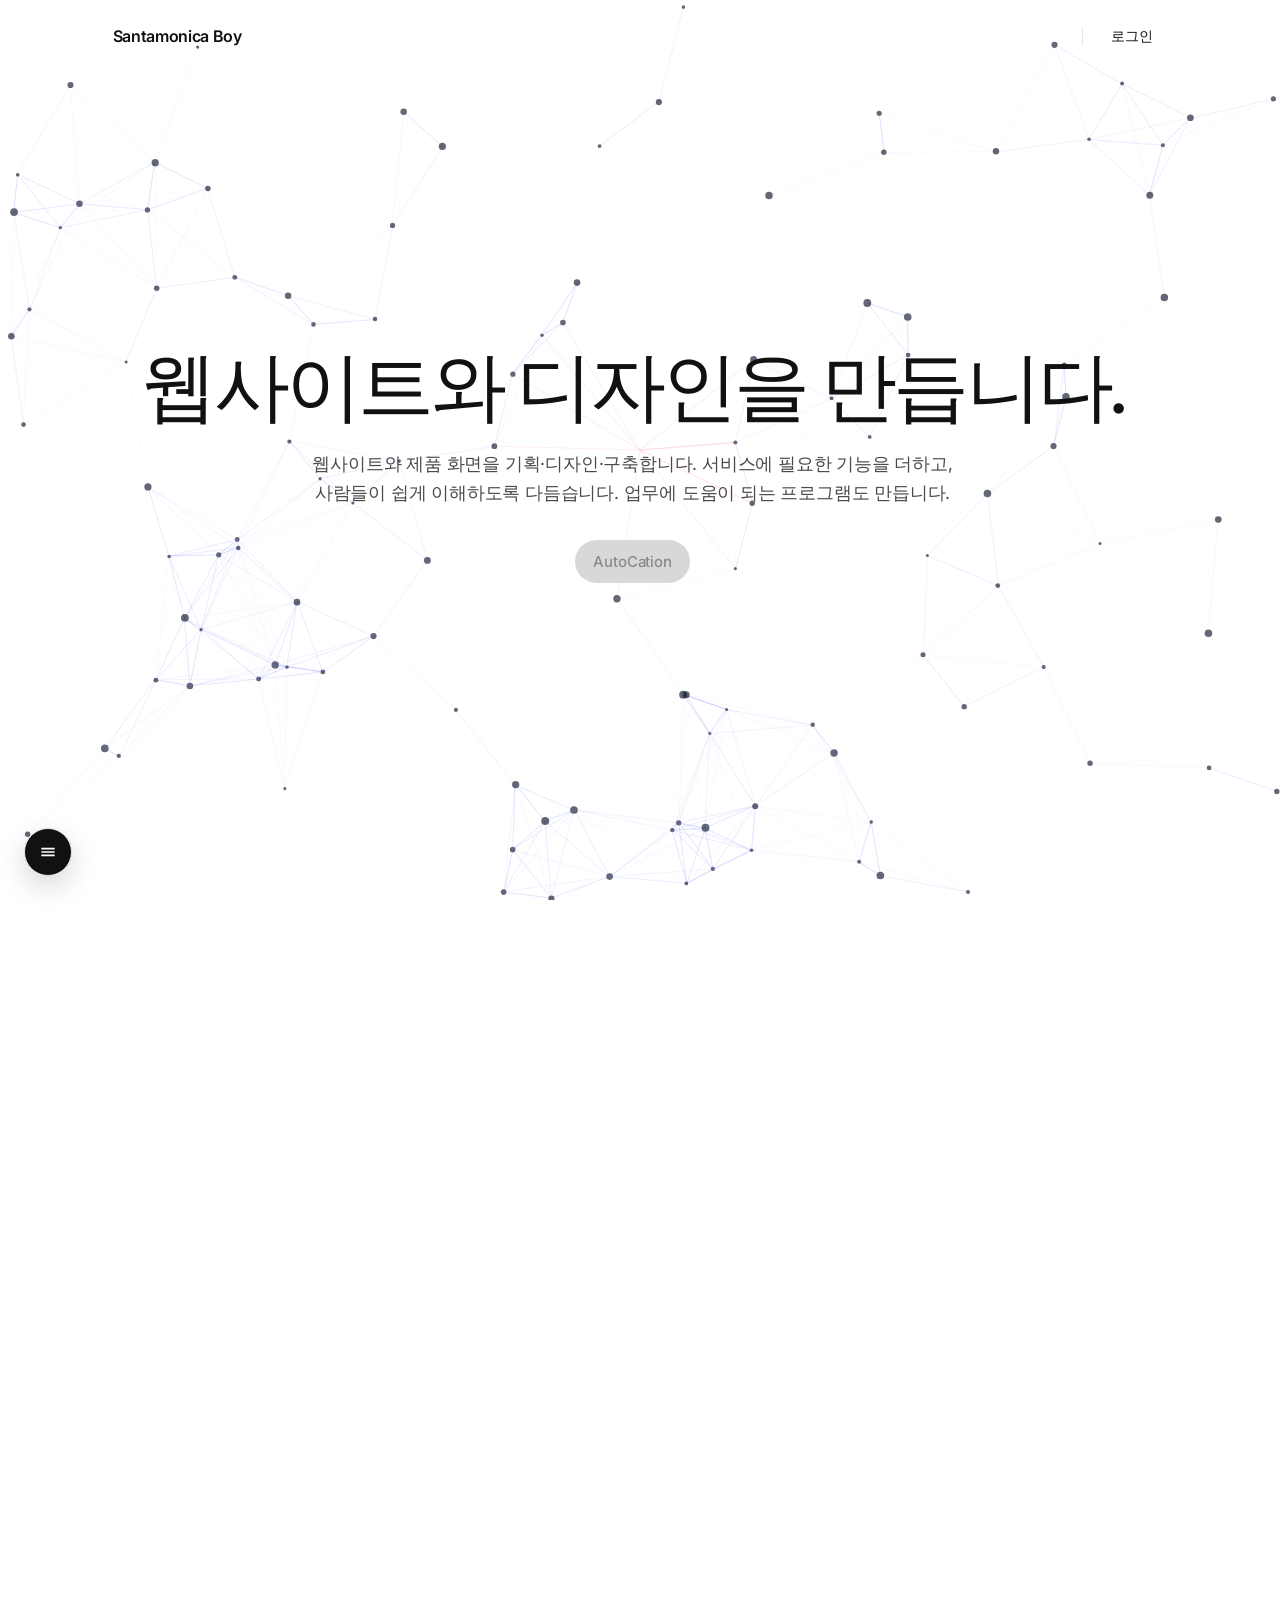
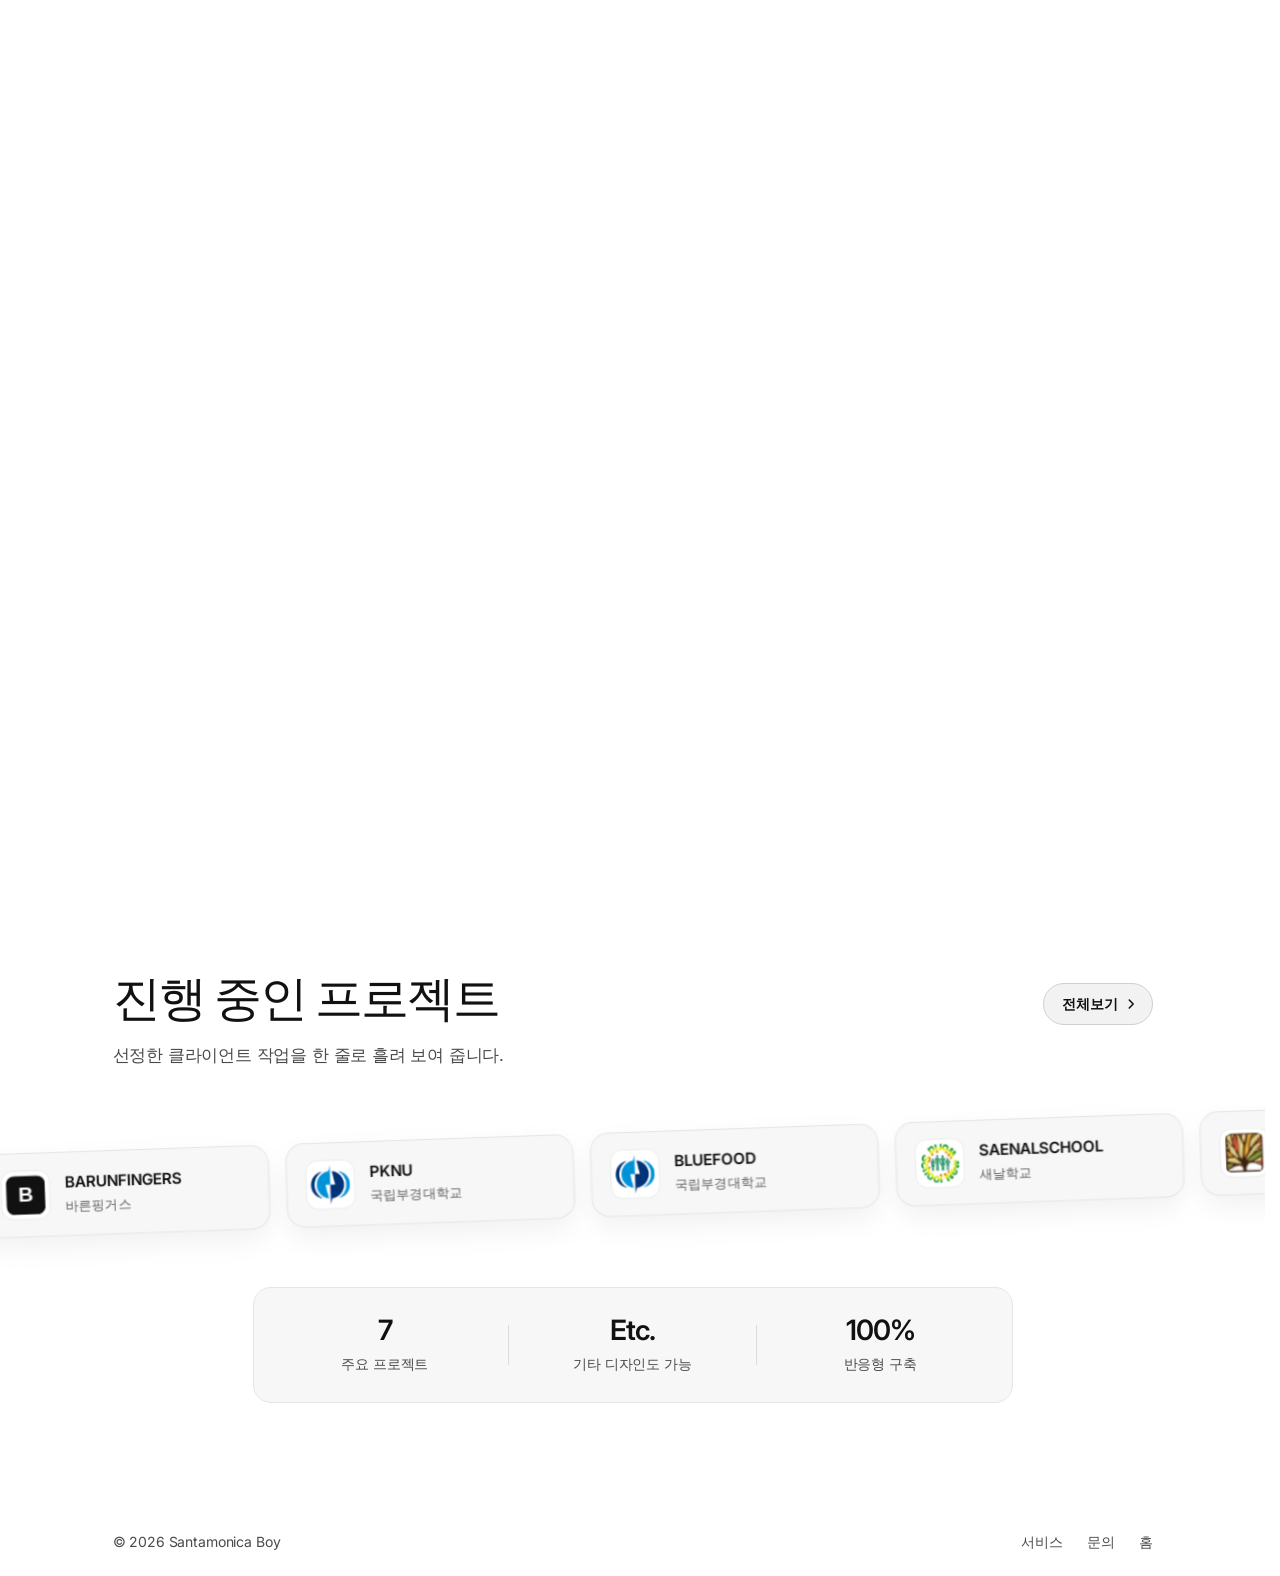
==== commit 818cf148: "한국어 SEO를 적용하고 Design(/sample) 메뉴를 잠시 숨긴다." ====
--- a/site/index.html
+++ b/site/index.html
@@ -1,13 +1,40 @@
 <!doctype html>
-<html lang="en">
+<html lang="ko">
   <head>
     <meta charset="utf-8" />
     <meta name="viewport" content="width=device-width, initial-scale=1" />
-    <title>Santamonica Boy</title>
+    <title>산타모니카보이 | 웹사이트·디자인·PPT 제작</title>
     <meta
       name="description"
-      content="Santamonica Boy designs and builds websites and product interfaces."
+      content="산타모니카보이(Santamonica Boy)는 웹사이트 제작, 디자인 개편, 리플렛·브로슈어, PPT 제작을 제공합니다. 프로젝트·유지보수·기타 디자인 문의를 남겨 주세요."
     />
+    <meta name="robots" content="index,follow" />
+    <meta name="keywords" content="산타모니카보이, Santamonica Boy, 웹사이트 제작, 웹디자인, PPT 제작, 브로슈어, 리플렛, 디자인 개편" />
+    <link rel="canonical" href="https://santamonica-boy.web.app/" />
+    <link rel="icon" href="/favicon.svg" type="image/svg+xml" />
+    <link rel="apple-touch-icon" href="/assets/og-default.png" />
+
+    <meta property="og:type" content="website" />
+    <meta property="og:locale" content="ko_KR" />
+    <meta property="og:site_name" content="Santamonica Boy" />
+    <meta property="og:title" content="산타모니카보이 | 웹사이트·디자인·PPT 제작" />
+    <meta
+      property="og:description"
+      content="웹사이트 제작, 디자인 개편, 리플렛·브로슈어, PPT까지. 산타모니카보이와 프로젝트를 시작해 보세요."
+    />
+    <meta property="og:url" content="https://santamonica-boy.web.app/" />
+    <meta property="og:image" content="https://santamonica-boy.web.app/assets/og-default.png" />
+    <meta property="og:image:width" content="1200" />
+    <meta property="og:image:height" content="630" />
+
+    <meta name="twitter:card" content="summary_large_image" />
+    <meta name="twitter:title" content="산타모니카보이 | 웹사이트·디자인·PPT 제작" />
+    <meta
+      name="twitter:description"
+      content="웹사이트 제작, 디자인 개편, 리플렛·브로슈어, PPT까지. 산타모니카보이와 프로젝트를 시작해 보세요."
+    />
+    <meta name="twitter:image" content="https://santamonica-boy.web.app/assets/og-default.png" />
+
     <link rel="preconnect" href="https://fonts.googleapis.com" />
     <link rel="preconnect" href="https://fonts.gstatic.com" crossorigin />
     <link
@@ -15,6 +42,47 @@
       rel="stylesheet"
     />
     <link rel="stylesheet" href="styles.css" />
+
+    <script type="application/ld+json">
+      {
+        "@context": "https://schema.org",
+        "@graph": [
+          {
+            "@type": "Organization",
+            "@id": "https://santamonica-boy.web.app/#organization",
+            "name": "Santamonica Boy",
+            "alternateName": "산타모니카보이",
+            "url": "https://santamonica-boy.web.app/",
+            "logo": "https://santamonica-boy.web.app/favicon.svg",
+            "description": "웹사이트 제작, 디자인 개편, 리플렛·브로슈어, PPT 제작을 제공하는 디자인·개발 스튜디오입니다."
+          },
+          {
+            "@type": "WebSite",
+            "@id": "https://santamonica-boy.web.app/#website",
+            "url": "https://santamonica-boy.web.app/",
+            "name": "Santamonica Boy",
+            "alternateName": "산타모니카보이",
+            "inLanguage": "ko-KR",
+            "publisher": { "@id": "https://santamonica-boy.web.app/#organization" }
+          },
+          {
+            "@type": "ProfessionalService",
+            "@id": "https://santamonica-boy.web.app/#service",
+            "name": "산타모니카보이",
+            "url": "https://santamonica-boy.web.app/",
+            "image": "https://santamonica-boy.web.app/assets/og-default.png",
+            "areaServed": "KR",
+            "serviceType": [
+              "웹사이트 제작",
+              "디자인 개편",
+              "리플렛·브로슈어 디자인",
+              "PPT 제작"
+            ],
+            "provider": { "@id": "https://santamonica-boy.web.app/#organization" }
+          }
+        ]
+      }
+    </script>
   </head>
   <body>
     <header class="top">
@@ -26,34 +94,34 @@
           href="https://santamonica-admin--santamonica-boy.asia-east1.hosted.app"
           data-admin
           hidden
-          >Admin</a
+          >관리자</a
         >
-        <button class="account-action" type="button" data-auth data-mode="in">Sign in</button>
+        <button class="account-action" type="button" data-auth data-mode="in">로그인</button>
       </div>
     </header>
 
     <main class="hero" id="top">
-      <h1>We build websites and design.</h1>
+      <h1>웹사이트와 디자인을 만듭니다.</h1>
       <p>
-        We design and build websites and product screens. We add the features a service
-        needs and shape them so people can understand them. We also build helpful programs.
+        웹사이트와 제품 화면을 기획·디자인·구축합니다. 서비스에 필요한 기능을 더하고,
+        사람들이 쉽게 이해하도록 다듬습니다. 업무에 도움이 되는 프로그램도 만듭니다.
       </p>
       <button class="action" type="button" data-download disabled>AutoCation</button>
     </main>
 
     <section class="work" id="work" aria-labelledby="work-title">
       <div class="work-panel" data-reveal>
-        <h2 id="work-title">Services</h2>
+        <h2 id="work-title">서비스</h2>
         <p class="work-lead">
-          We build websites, refresh designs, and create leaflets, brochures, and presentations.
-          For other design work, send an additional inquiry.
+          웹사이트 제작, 디자인 개편, 리플렛·브로슈어, 발표 자료까지 함께합니다.
+          그 밖의 디자인 작업은 별도로 문의해 주세요.
         </p>
 
         <div class="work-spotlight" role="list">
           <article class="work-spot" role="listitem">
             <img
               src="https://images.unsplash.com/photo-1460925895917-afdab827c52f?auto=format&fit=crop&w=1000&q=80"
-              alt=""
+              alt="웹사이트 제작 작업 화면"
               width="1000"
               height="700"
               loading="lazy"
@@ -75,16 +143,16 @@
               </span>
             </div>
             <div class="work-spot-copy">
-              <span class="work-spot-tag">Development &amp; UX</span>
-              <h3>Website</h3>
-              <p>Plan, design, and build websites that introduce a service clearly.</p>
+              <span class="work-spot-tag">개발 &amp; UX</span>
+              <h3>웹사이트</h3>
+              <p>서비스를 분명하게 소개하는 웹사이트를 기획·디자인·구축합니다.</p>
             </div>
           </article>
 
           <article class="work-spot" role="listitem">
             <img
               src="https://images.unsplash.com/photo-1507238691740-187a5b1d37b8?auto=format&fit=crop&w=1000&q=80"
-              alt=""
+              alt="디자인 개편 작업"
               width="1000"
               height="700"
               loading="lazy"
@@ -106,16 +174,16 @@
               </span>
             </div>
             <div class="work-spot-copy">
-              <span class="work-spot-tag work-spot-tag--pink">Maintenance</span>
-              <h3>Design Updates</h3>
-              <p>Refresh screens, visuals, and details so an existing site feels current.</p>
+              <span class="work-spot-tag work-spot-tag--pink">유지보수</span>
+              <h3>디자인 개편</h3>
+              <p>화면과 비주얼을 다듬어 기존 사이트가 더 최신처럼 느껴지게 합니다.</p>
             </div>
           </article>
 
           <article class="work-spot" role="listitem">
             <img
               src="https://images.unsplash.com/photo-1586281380349-632531db7ed4?auto=format&fit=crop&w=1000&q=80"
-              alt=""
+              alt="리플렛과 브로슈어 디자인"
               width="1000"
               height="700"
               loading="lazy"
@@ -137,16 +205,16 @@
               </span>
             </div>
             <div class="work-spot-copy">
-              <span class="work-spot-tag work-spot-tag--purple">Print &amp; Editorial</span>
-              <h3>Leaflet &amp; Brochure</h3>
-              <p>Create print-ready leaflets and brochures that explain a product or offer simply.</p>
+              <span class="work-spot-tag work-spot-tag--purple">인쇄 &amp; 편집</span>
+              <h3>리플렛·브로슈어</h3>
+              <p>제품과 제안을 쉽게 설명하는 인쇄용 리플렛·브로슈어를 만듭니다.</p>
             </div>
           </article>
 
           <article class="work-spot" role="listitem">
             <img
               src="https://images.unsplash.com/photo-1557804506-669a67965ba0?auto=format&fit=crop&w=1000&q=80"
-              alt=""
+              alt="PPT 발표 자료 제작"
               width="1000"
               height="700"
               loading="lazy"
@@ -168,69 +236,69 @@
               </span>
             </div>
             <div class="work-spot-copy">
-              <span class="work-spot-tag work-spot-tag--green">Presentation</span>
-              <h3>PPT Creation</h3>
-              <p>Build presentation decks for pitches, reports, and client meetings.</p>
+              <span class="work-spot-tag work-spot-tag--green">프레젠테이션</span>
+              <h3>PPT 제작</h3>
+              <p>피치, 보고, 미팅용 발표 자료를 구성하고 디자인합니다.</p>
             </div>
           </article>
         </div>
 
         <aside class="work-etc">
           <div class="work-etc-copy">
-            <h3>Etc. / Other design</h3>
+            <h3>기타 디자인</h3>
             <p>
-              Branding, banners, icons, and other design needs — send an additional inquiry.
+              브랜딩, 배너, 아이콘 등 다른 디자인 요청도 문의해 주세요.
             </p>
           </div>
-          <a class="work-etc-action" href="#contact" data-inquiry-type="Other design">Ask about other design</a>
+          <a class="work-etc-action" href="#contact" data-inquiry-type="Other design">기타 디자인 문의</a>
         </aside>
       </div>
     </section>
 
     <section class="contact" id="contact" aria-labelledby="contact-title">
       <div class="contact-panel" data-reveal>
-        <h2 id="contact-title">Contact</h2>
+        <h2 id="contact-title">문의</h2>
         <p class="contact-lead">
-          Send an inquiry about a new project, maintenance, defect repair, or other design work.
+          신규 프로젝트, 유지보수, 결함 수정, 기타 디자인에 대해 문의해 주세요.
         </p>
 
         <form class="contact-form" data-contact-form>
           <fieldset class="contact-types">
-            <legend class="sr-only">Inquiry type</legend>
+            <legend class="sr-only">문의 유형</legend>
             <label class="contact-type">
               <input type="radio" name="type" value="New project" checked />
-              <span>New project</span>
+              <span>신규 프로젝트</span>
             </label>
             <label class="contact-type">
               <input type="radio" name="type" value="Maintenance" />
-              <span>Maintenance</span>
+              <span>유지보수</span>
             </label>
             <label class="contact-type">
               <input type="radio" name="type" value="Defect repair" />
-              <span>Defect repair</span>
+              <span>결함 수정</span>
             </label>
             <label class="contact-type">
               <input type="radio" name="type" value="Other design" />
-              <span>Other design</span>
+              <span>기타 디자인</span>
             </label>
           </fieldset>
 
           <label class="field">
-            <span>Name</span>
+            <span>이름</span>
             <input name="name" type="text" maxlength="80" required autocomplete="name" />
           </label>
 
           <label class="field">
-            <span>Email</span>
+            <span>이메일</span>
             <input name="email" type="email" maxlength="120" required autocomplete="email" />
           </label>
 
           <label class="field">
-            <span>Message</span>
+            <span>메시지</span>
             <textarea name="message" rows="5" maxlength="2000" required></textarea>
           </label>
 
-          <button class="contact-submit" type="submit">Send</button>
+          <button class="contact-submit" type="submit">보내기</button>
           <p class="contact-status" data-contact-status role="status" aria-live="polite"></p>
         </form>
       </div>
@@ -239,7 +307,7 @@
     <section class="showcase" id="showcase" aria-labelledby="showcase-title">
       <div class="showcase-intro">
         <div class="showcase-intro-top">
-          <h2 id="showcase-title">Projects in motion</h2>
+          <h2 id="showcase-title">진행 중인 프로젝트</h2>
           <button class="showcase-view-all" type="button" data-showcase-open>
             전체보기
             <svg viewBox="0 0 16 16" width="14" height="14" aria-hidden="true" focusable="false">
@@ -248,7 +316,7 @@
           </button>
         </div>
         <p class="showcase-lead">
-          Selected client work rolling in one line.
+          선정한 클라이언트 작업을 한 줄로 흘려 보여 줍니다.
         </p>
       </div>
 
@@ -363,17 +431,17 @@
         <div class="showcase-metrics">
           <div>
             <p class="showcase-metric-value">7</p>
-            <p class="showcase-metric-label">Featured projects</p>
+            <p class="showcase-metric-label">주요 프로젝트</p>
           </div>
           <div class="showcase-metric-rule" aria-hidden="true"></div>
           <div>
             <p class="showcase-metric-value">Etc.</p>
-            <p class="showcase-metric-label">Other design on request</p>
+            <p class="showcase-metric-label">기타 디자인도 가능</p>
           </div>
           <div class="showcase-metric-rule" aria-hidden="true"></div>
           <div>
             <p class="showcase-metric-value">100%</p>
-            <p class="showcase-metric-label">Responsive builds</p>
+            <p class="showcase-metric-label">반응형 구축</p>
           </div>
         </div>
       </div>
@@ -381,12 +449,12 @@
       <dialog class="showcase-dialog" data-showcase-dialog aria-labelledby="showcase-dialog-title">
         <div class="showcase-dialog-panel">
           <header class="showcase-dialog-head">
-            <h2 id="showcase-dialog-title">All projects</h2>
+            <h2 id="showcase-dialog-title">전체 프로젝트</h2>
             <button
               class="showcase-dialog-close"
               type="button"
               data-showcase-close
-              aria-label="Close"
+              aria-label="닫기"
             >
               <svg viewBox="0 0 24 24" width="18" height="18" aria-hidden="true" focusable="false">
                 <path
@@ -468,9 +536,9 @@
     <footer class="site-footer">
       <p class="site-footer-copy">© 2026 Santamonica Boy</p>
       <ul class="site-footer-links">
-        <li><a href="#work">Services</a></li>
-        <li><a href="#contact">Contact</a></li>
-        <li><a href="#top">Home</a></li>
+        <li><a href="#work">서비스</a></li>
+        <li><a href="#contact">문의</a></li>
+        <li><a href="#top">홈</a></li>
       </ul>
     </footer>
 
@@ -478,7 +546,7 @@
       class="to-top"
       type="button"
       data-to-top
-      aria-label="Back to top"
+      aria-label="맨 위로"
       hidden
     >
       <svg viewBox="0 0 24 24" width="20" height="20" aria-hidden="true" focusable="false">
--- a/site/styles.css
+++ b/site/styles.css
@@ -95,8 +95,7 @@
   gap: 12px 28px;
   min-height: 72px;
   padding: 16px var(--edge);
-  background: rgba(255, 255, 255, 0.92);
-  backdrop-filter: blur(10px);
+  background: transparent;
 }
 
 .menu {
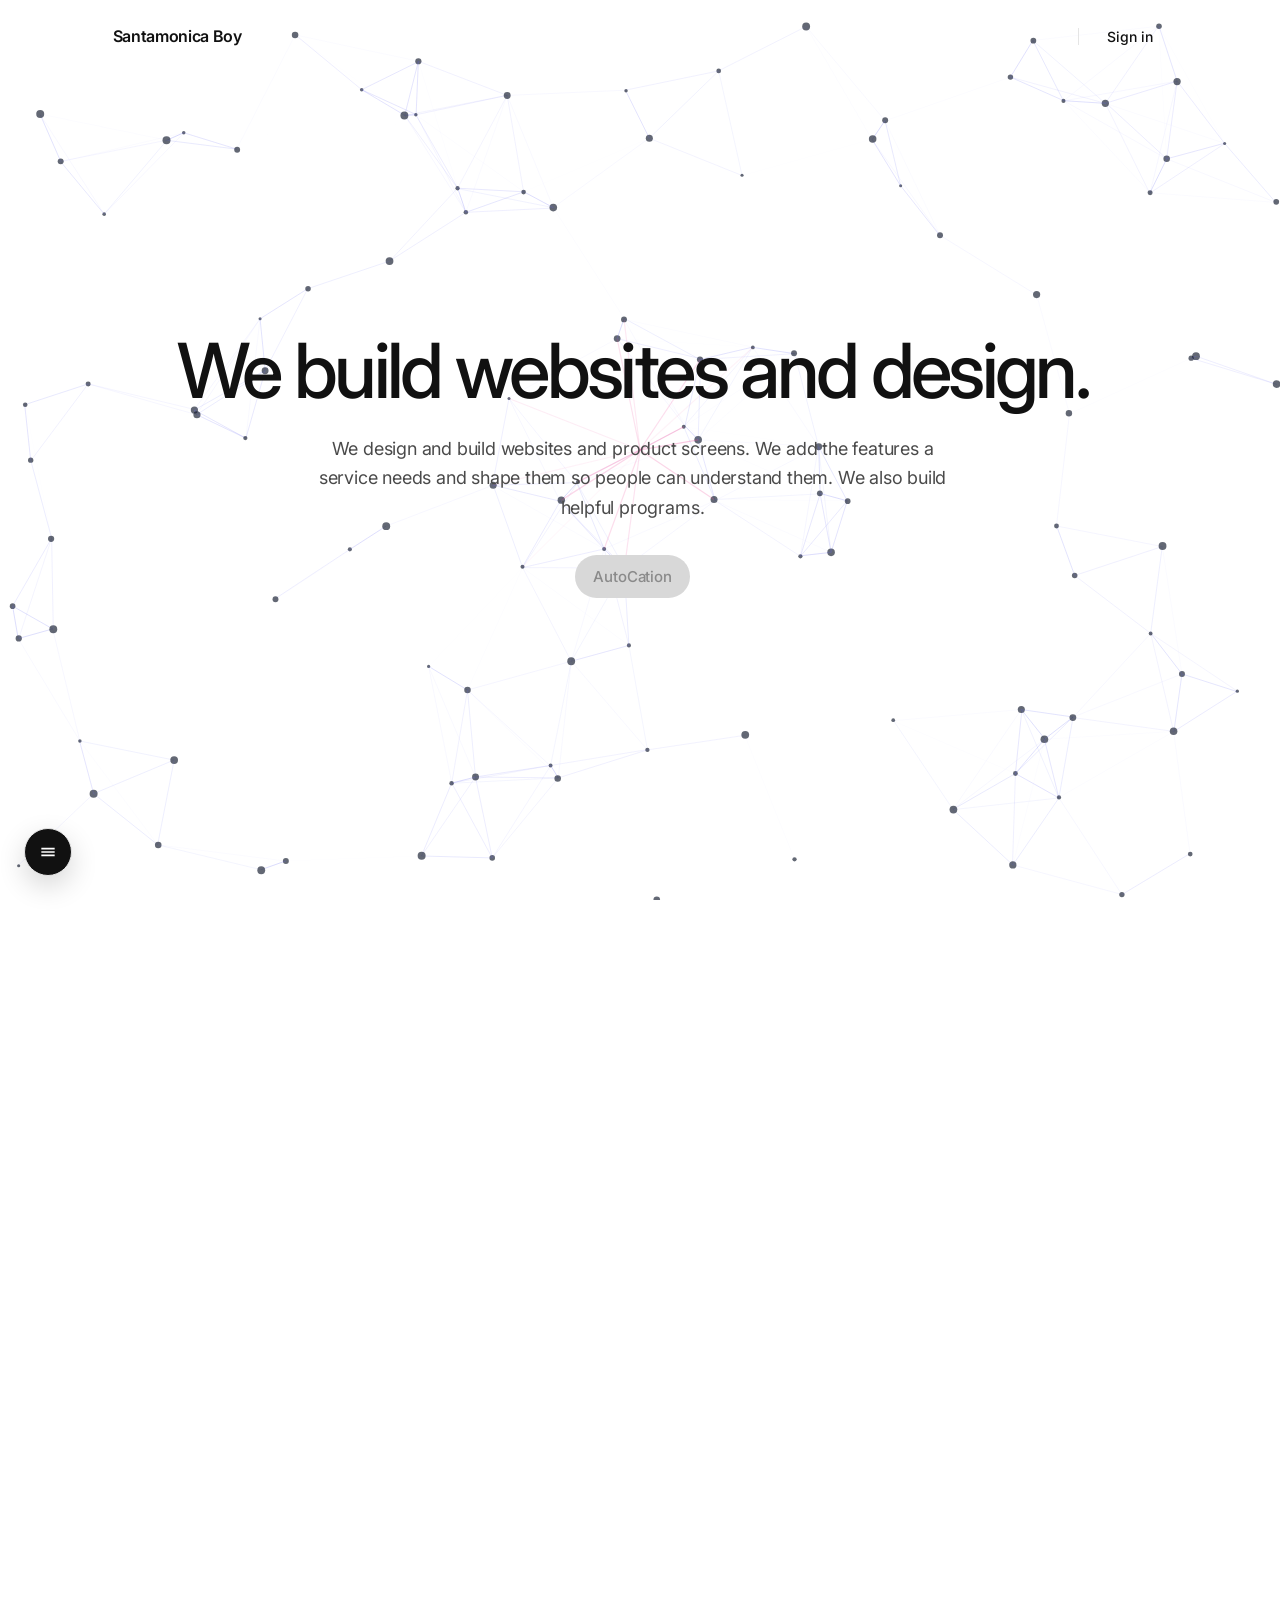
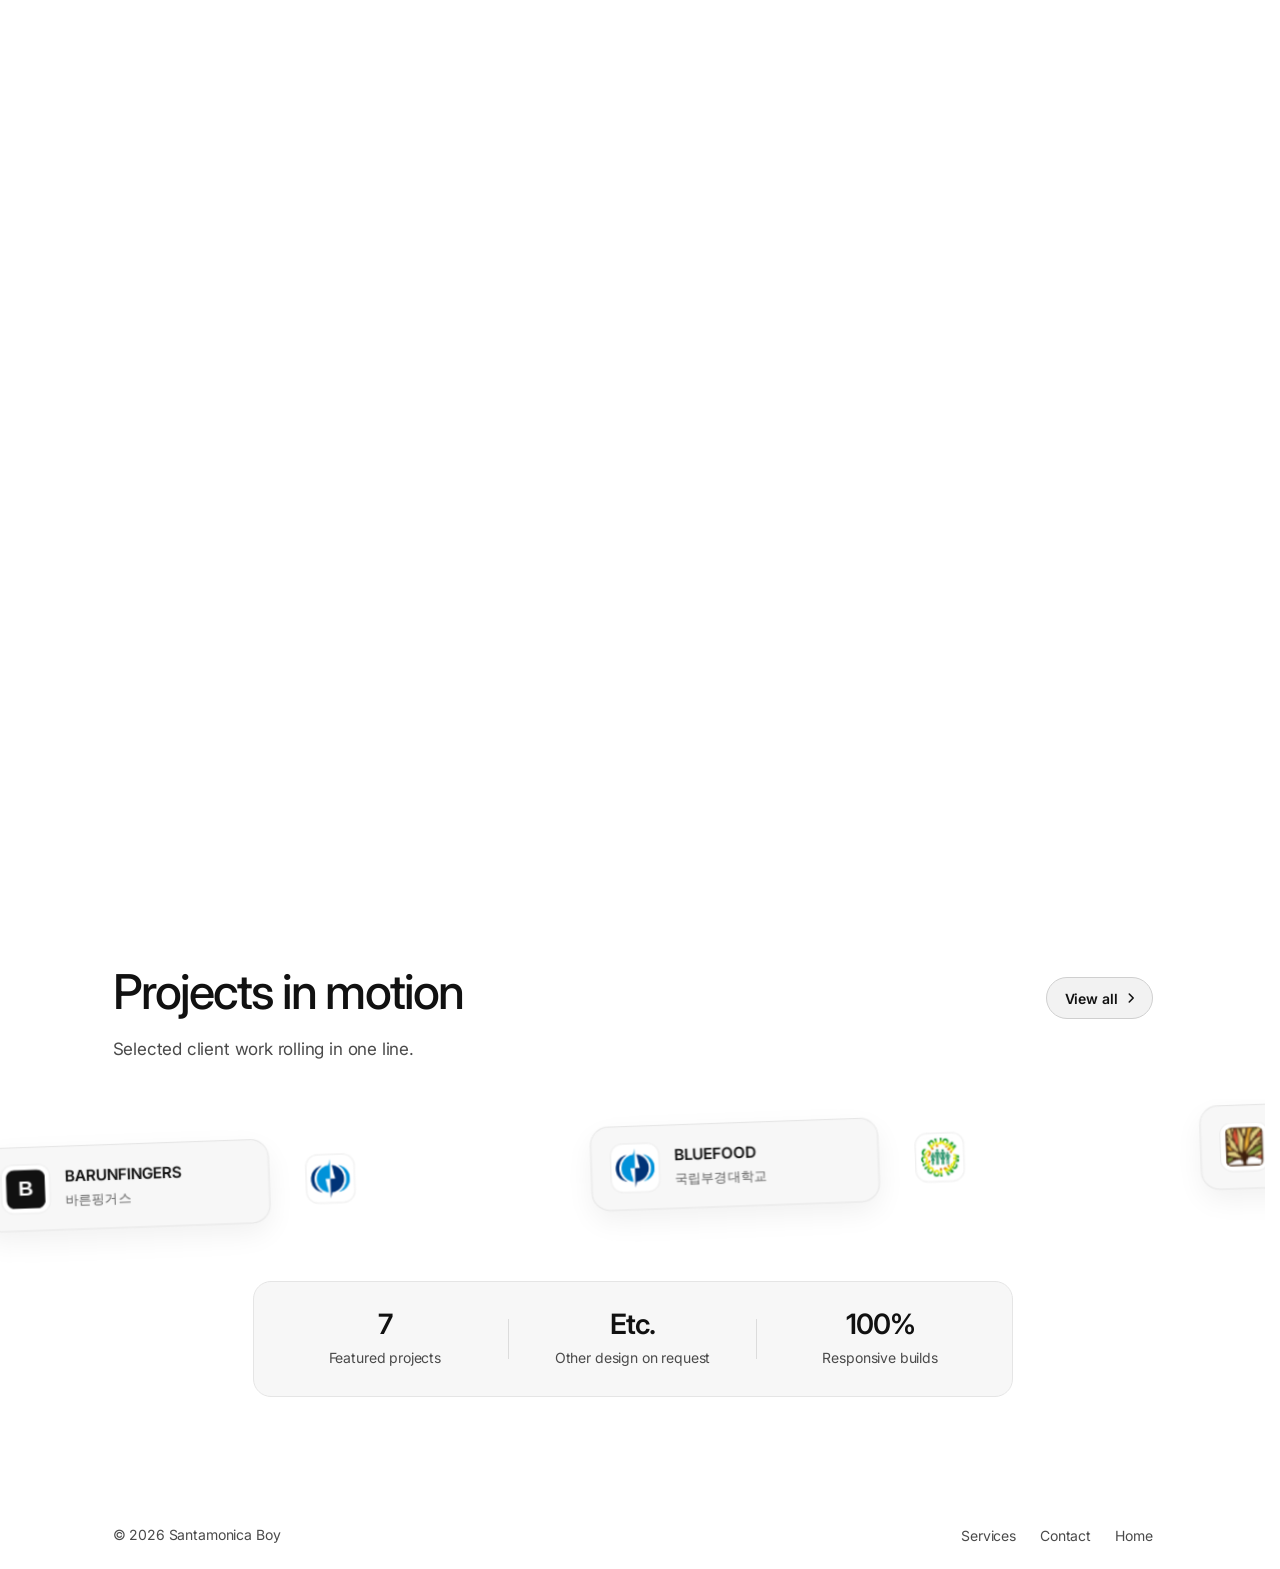
==== commit cd32d9c8: "SEO는 한국어로 유지하고 화면 콘텐츠는 영어로 되돌린다." ====
--- a/site/index.html
+++ b/site/index.html
@@ -1,5 +1,5 @@
 <!doctype html>
-<html lang="ko">
+<html lang="en">
   <head>
     <meta charset="utf-8" />
     <meta name="viewport" content="width=device-width, initial-scale=1" />
@@ -62,13 +62,14 @@
             "url": "https://santamonica-boy.web.app/",
             "name": "Santamonica Boy",
             "alternateName": "산타모니카보이",
-            "inLanguage": "ko-KR",
+            "inLanguage": ["ko-KR", "en"],
             "publisher": { "@id": "https://santamonica-boy.web.app/#organization" }
           },
           {
             "@type": "ProfessionalService",
             "@id": "https://santamonica-boy.web.app/#service",
-            "name": "산타모니카보이",
+            "name": "Santamonica Boy",
+            "alternateName": "산타모니카보이",
             "url": "https://santamonica-boy.web.app/",
             "image": "https://santamonica-boy.web.app/assets/og-default.png",
             "areaServed": "KR",
@@ -76,7 +77,11 @@
               "웹사이트 제작",
               "디자인 개편",
               "리플렛·브로슈어 디자인",
-              "PPT 제작"
+              "PPT 제작",
+              "Website development",
+              "Design updates",
+              "Brochure design",
+              "PPT creation"
             ],
             "provider": { "@id": "https://santamonica-boy.web.app/#organization" }
           }
@@ -94,34 +99,34 @@
           href="https://santamonica-admin--santamonica-boy.asia-east1.hosted.app"
           data-admin
           hidden
-          >관리자</a
+          >Admin</a
         >
-        <button class="account-action" type="button" data-auth data-mode="in">로그인</button>
+        <button class="account-action" type="button" data-auth data-mode="in">Sign in</button>
       </div>
     </header>
 
     <main class="hero" id="top">
-      <h1>웹사이트와 디자인을 만듭니다.</h1>
+      <h1>We build websites and design.</h1>
       <p>
-        웹사이트와 제품 화면을 기획·디자인·구축합니다. 서비스에 필요한 기능을 더하고,
-        사람들이 쉽게 이해하도록 다듬습니다. 업무에 도움이 되는 프로그램도 만듭니다.
+        We design and build websites and product screens. We add the features a service
+        needs and shape them so people can understand them. We also build helpful programs.
       </p>
       <button class="action" type="button" data-download disabled>AutoCation</button>
     </main>
 
     <section class="work" id="work" aria-labelledby="work-title">
       <div class="work-panel" data-reveal>
-        <h2 id="work-title">서비스</h2>
+        <h2 id="work-title">Services</h2>
         <p class="work-lead">
-          웹사이트 제작, 디자인 개편, 리플렛·브로슈어, 발표 자료까지 함께합니다.
-          그 밖의 디자인 작업은 별도로 문의해 주세요.
+          We build websites, refresh designs, and create leaflets, brochures, and presentations.
+          For other design work, send an additional inquiry.
         </p>
 
         <div class="work-spotlight" role="list">
           <article class="work-spot" role="listitem">
             <img
               src="https://images.unsplash.com/photo-1460925895917-afdab827c52f?auto=format&fit=crop&w=1000&q=80"
-              alt="웹사이트 제작 작업 화면"
+              alt="Laptop showing website analytics and layout work"
               width="1000"
               height="700"
               loading="lazy"
@@ -143,16 +148,16 @@
               </span>
             </div>
             <div class="work-spot-copy">
-              <span class="work-spot-tag">개발 &amp; UX</span>
-              <h3>웹사이트</h3>
-              <p>서비스를 분명하게 소개하는 웹사이트를 기획·디자인·구축합니다.</p>
+              <span class="work-spot-tag">Development &amp; UX</span>
+              <h3>Website</h3>
+              <p>Plan, design, and build websites that introduce a service clearly.</p>
             </div>
           </article>
 
           <article class="work-spot" role="listitem">
             <img
               src="https://images.unsplash.com/photo-1507238691740-187a5b1d37b8?auto=format&fit=crop&w=1000&q=80"
-              alt="디자인 개편 작업"
+              alt="Design tools and notebook for design updates"
               width="1000"
               height="700"
               loading="lazy"
@@ -174,16 +179,16 @@
               </span>
             </div>
             <div class="work-spot-copy">
-              <span class="work-spot-tag work-spot-tag--pink">유지보수</span>
-              <h3>디자인 개편</h3>
-              <p>화면과 비주얼을 다듬어 기존 사이트가 더 최신처럼 느껴지게 합니다.</p>
+              <span class="work-spot-tag work-spot-tag--pink">Maintenance</span>
+              <h3>Design Updates</h3>
+              <p>Refresh screens, visuals, and details so an existing site feels current.</p>
             </div>
           </article>
 
           <article class="work-spot" role="listitem">
             <img
               src="https://images.unsplash.com/photo-1586281380349-632531db7ed4?auto=format&fit=crop&w=1000&q=80"
-              alt="리플렛과 브로슈어 디자인"
+              alt="Printed leaflet and brochure materials"
               width="1000"
               height="700"
               loading="lazy"
@@ -205,16 +210,16 @@
               </span>
             </div>
             <div class="work-spot-copy">
-              <span class="work-spot-tag work-spot-tag--purple">인쇄 &amp; 편집</span>
-              <h3>리플렛·브로슈어</h3>
-              <p>제품과 제안을 쉽게 설명하는 인쇄용 리플렛·브로슈어를 만듭니다.</p>
+              <span class="work-spot-tag work-spot-tag--purple">Print &amp; Editorial</span>
+              <h3>Leaflet &amp; Brochure</h3>
+              <p>Create print-ready leaflets and brochures that explain a product or offer simply.</p>
             </div>
           </article>
 
           <article class="work-spot" role="listitem">
             <img
               src="https://images.unsplash.com/photo-1557804506-669a67965ba0?auto=format&fit=crop&w=1000&q=80"
-              alt="PPT 발표 자료 제작"
+              alt="Team reviewing a presentation deck"
               width="1000"
               height="700"
               loading="lazy"
@@ -236,69 +241,69 @@
               </span>
             </div>
             <div class="work-spot-copy">
-              <span class="work-spot-tag work-spot-tag--green">프레젠테이션</span>
-              <h3>PPT 제작</h3>
-              <p>피치, 보고, 미팅용 발표 자료를 구성하고 디자인합니다.</p>
+              <span class="work-spot-tag work-spot-tag--green">Presentation</span>
+              <h3>PPT Creation</h3>
+              <p>Build presentation decks for pitches, reports, and client meetings.</p>
             </div>
           </article>
         </div>
 
         <aside class="work-etc">
           <div class="work-etc-copy">
-            <h3>기타 디자인</h3>
+            <h3>Etc. / Other design</h3>
             <p>
-              브랜딩, 배너, 아이콘 등 다른 디자인 요청도 문의해 주세요.
+              Branding, banners, icons, and other design needs — send an additional inquiry.
             </p>
           </div>
-          <a class="work-etc-action" href="#contact" data-inquiry-type="Other design">기타 디자인 문의</a>
+          <a class="work-etc-action" href="#contact" data-inquiry-type="Other design">Ask about other design</a>
         </aside>
       </div>
     </section>
 
     <section class="contact" id="contact" aria-labelledby="contact-title">
       <div class="contact-panel" data-reveal>
-        <h2 id="contact-title">문의</h2>
+        <h2 id="contact-title">Contact</h2>
         <p class="contact-lead">
-          신규 프로젝트, 유지보수, 결함 수정, 기타 디자인에 대해 문의해 주세요.
+          Send an inquiry about a new project, maintenance, defect repair, or other design work.
         </p>
 
         <form class="contact-form" data-contact-form>
           <fieldset class="contact-types">
-            <legend class="sr-only">문의 유형</legend>
+            <legend class="sr-only">Inquiry type</legend>
             <label class="contact-type">
               <input type="radio" name="type" value="New project" checked />
-              <span>신규 프로젝트</span>
+              <span>New project</span>
             </label>
             <label class="contact-type">
               <input type="radio" name="type" value="Maintenance" />
-              <span>유지보수</span>
+              <span>Maintenance</span>
             </label>
             <label class="contact-type">
               <input type="radio" name="type" value="Defect repair" />
-              <span>결함 수정</span>
+              <span>Defect repair</span>
             </label>
             <label class="contact-type">
               <input type="radio" name="type" value="Other design" />
-              <span>기타 디자인</span>
+              <span>Other design</span>
             </label>
           </fieldset>
 
           <label class="field">
-            <span>이름</span>
+            <span>Name</span>
             <input name="name" type="text" maxlength="80" required autocomplete="name" />
           </label>
 
           <label class="field">
-            <span>이메일</span>
+            <span>Email</span>
             <input name="email" type="email" maxlength="120" required autocomplete="email" />
           </label>
 
           <label class="field">
-            <span>메시지</span>
+            <span>Message</span>
             <textarea name="message" rows="5" maxlength="2000" required></textarea>
           </label>
 
-          <button class="contact-submit" type="submit">보내기</button>
+          <button class="contact-submit" type="submit">Send</button>
           <p class="contact-status" data-contact-status role="status" aria-live="polite"></p>
         </form>
       </div>
@@ -307,16 +312,16 @@
     <section class="showcase" id="showcase" aria-labelledby="showcase-title">
       <div class="showcase-intro">
         <div class="showcase-intro-top">
-          <h2 id="showcase-title">진행 중인 프로젝트</h2>
+          <h2 id="showcase-title">Projects in motion</h2>
           <button class="showcase-view-all" type="button" data-showcase-open>
-            전체보기
+            View all
             <svg viewBox="0 0 16 16" width="14" height="14" aria-hidden="true" focusable="false">
               <path d="M6 3.5 10.5 8 6 12.5" fill="none" stroke="currentColor" stroke-width="1.8" stroke-linecap="round" stroke-linejoin="round" />
             </svg>
           </button>
         </div>
         <p class="showcase-lead">
-          선정한 클라이언트 작업을 한 줄로 흘려 보여 줍니다.
+          Selected client work rolling in one line.
         </p>
       </div>
 
@@ -431,17 +436,17 @@
         <div class="showcase-metrics">
           <div>
             <p class="showcase-metric-value">7</p>
-            <p class="showcase-metric-label">주요 프로젝트</p>
+            <p class="showcase-metric-label">Featured projects</p>
           </div>
           <div class="showcase-metric-rule" aria-hidden="true"></div>
           <div>
             <p class="showcase-metric-value">Etc.</p>
-            <p class="showcase-metric-label">기타 디자인도 가능</p>
+            <p class="showcase-metric-label">Other design on request</p>
           </div>
           <div class="showcase-metric-rule" aria-hidden="true"></div>
           <div>
             <p class="showcase-metric-value">100%</p>
-            <p class="showcase-metric-label">반응형 구축</p>
+            <p class="showcase-metric-label">Responsive builds</p>
           </div>
         </div>
       </div>
@@ -449,12 +454,12 @@
       <dialog class="showcase-dialog" data-showcase-dialog aria-labelledby="showcase-dialog-title">
         <div class="showcase-dialog-panel">
           <header class="showcase-dialog-head">
-            <h2 id="showcase-dialog-title">전체 프로젝트</h2>
+            <h2 id="showcase-dialog-title">All projects</h2>
             <button
               class="showcase-dialog-close"
               type="button"
               data-showcase-close
-              aria-label="닫기"
+              aria-label="Close"
             >
               <svg viewBox="0 0 24 24" width="18" height="18" aria-hidden="true" focusable="false">
                 <path
@@ -536,9 +541,9 @@
     <footer class="site-footer">
       <p class="site-footer-copy">© 2026 Santamonica Boy</p>
       <ul class="site-footer-links">
-        <li><a href="#work">서비스</a></li>
-        <li><a href="#contact">문의</a></li>
-        <li><a href="#top">홈</a></li>
+        <li><a href="#work">Services</a></li>
+        <li><a href="#contact">Contact</a></li>
+        <li><a href="#top">Home</a></li>
       </ul>
     </footer>
 
@@ -546,7 +551,7 @@
       class="to-top"
       type="button"
       data-to-top
-      aria-label="맨 위로"
+      aria-label="Back to top"
       hidden
     >
       <svg viewBox="0 0 24 24" width="20" height="20" aria-hidden="true" focusable="false">
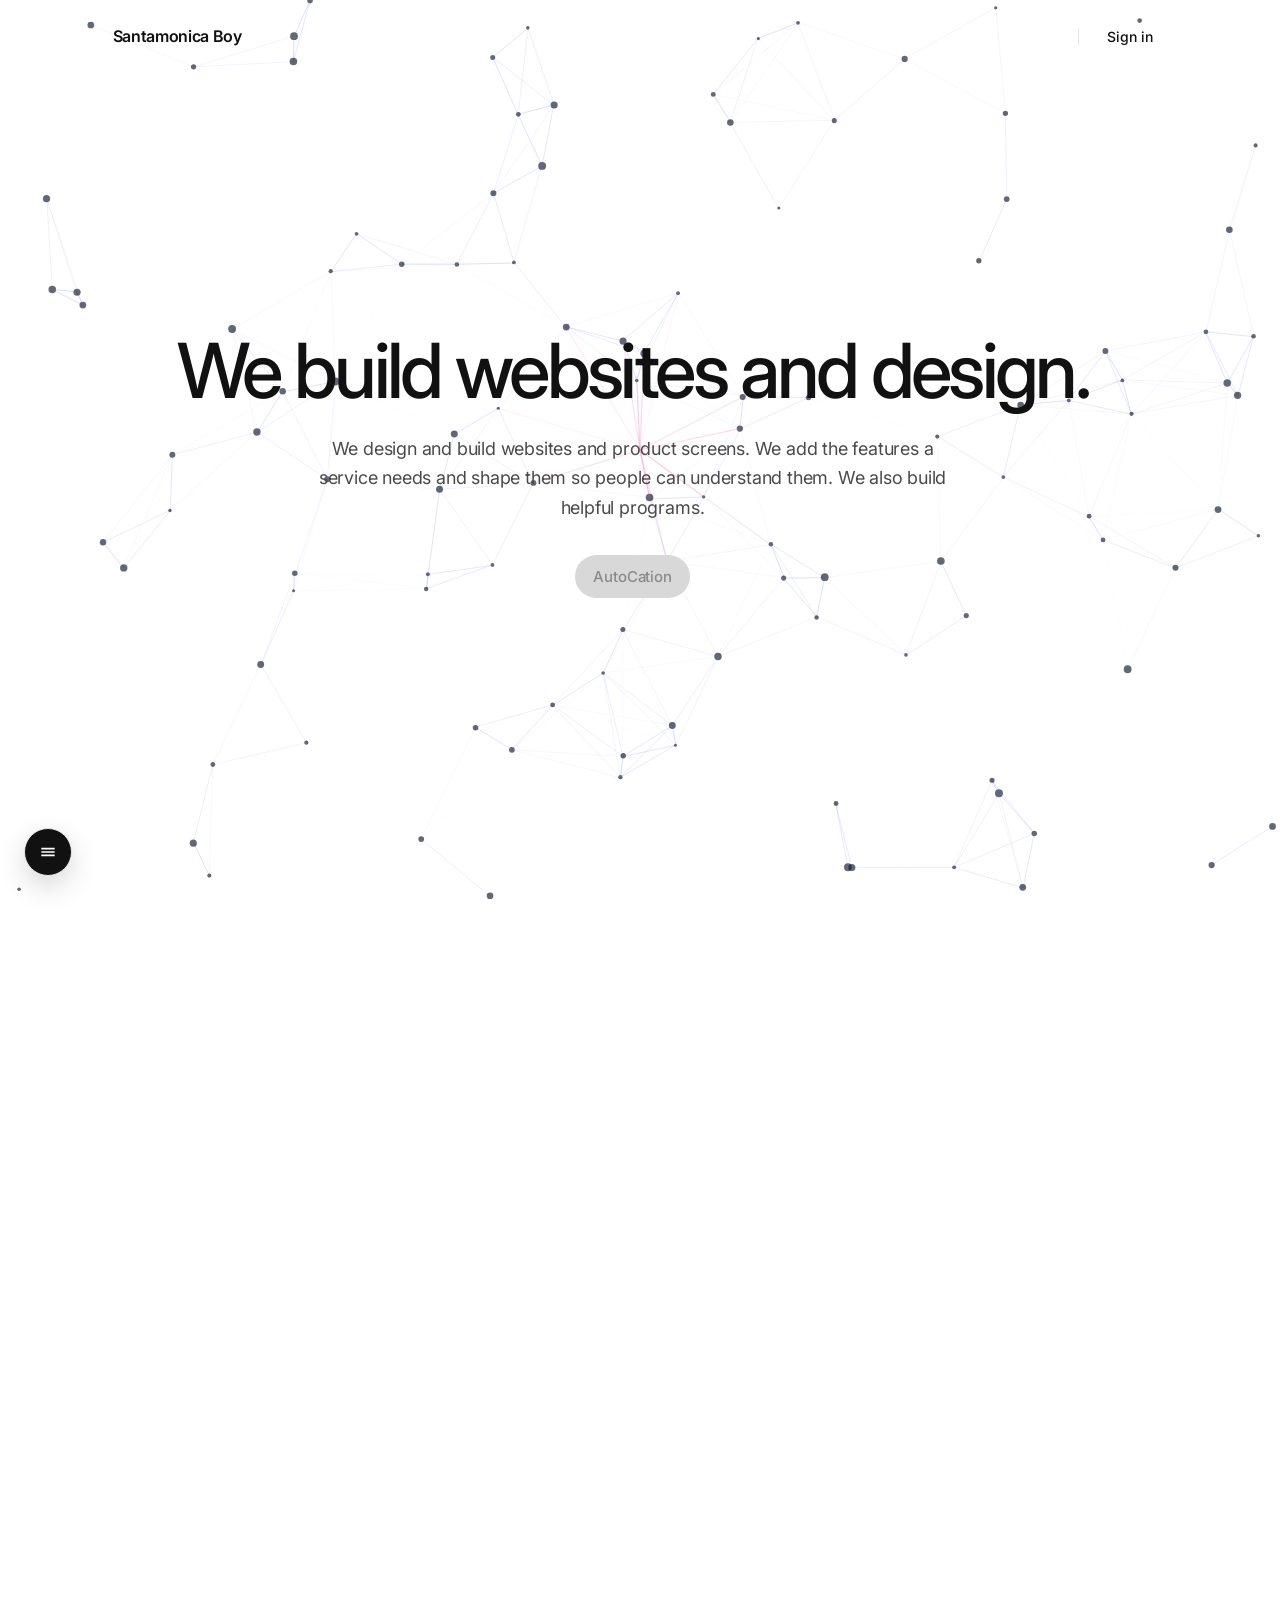
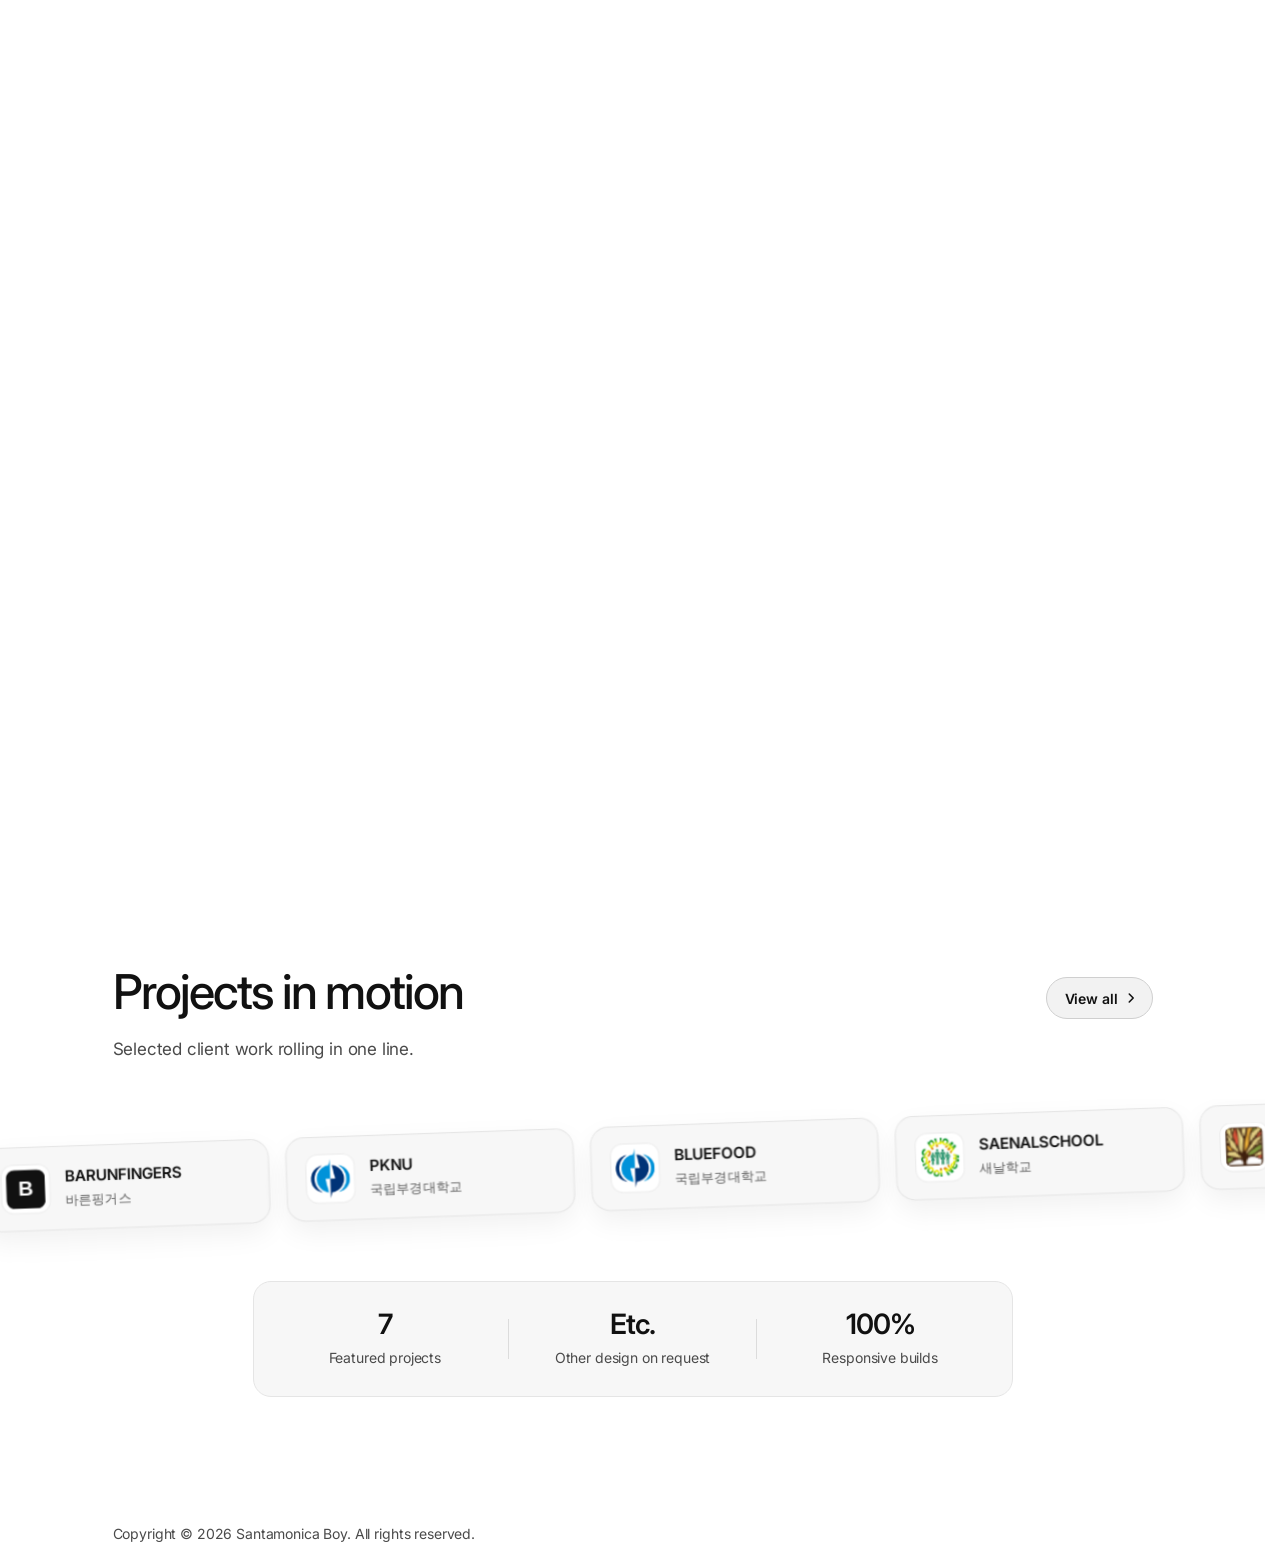
==== commit 915b8414: "메인 푸터를 카피라이트 한 줄로 줄이고 하단 버튼에 가리지 않게 한다. 메뉴 링크를 빼고 전체 카피라이트 문구를 넣는다. 태블릿 폭에서는 샘플 메뉴 버튼 옆으로 문구를 옮기고, 모" ====
--- a/site/index.html
+++ b/site/index.html
@@ -538,13 +538,8 @@
       </dialog>
     </section>
 
-    <footer class="site-footer">
-      <p class="site-footer-copy">© 2026 Santamonica Boy</p>
-      <ul class="site-footer-links">
-        <li><a href="#work">Services</a></li>
-        <li><a href="#contact">Contact</a></li>
-        <li><a href="#top">Home</a></li>
-      </ul>
+    <footer class="site-footer is-copy-only">
+      <p class="site-footer-copy"><span>Copyright © 2026 Santamonica Boy.</span> <span>All rights reserved.</span></p>
     </footer>
 
     <button
--- a/site/styles.css
+++ b/site/styles.css
@@ -1182,6 +1182,14 @@
   font-size: 14px;
   font-weight: 400;
   letter-spacing: -0.01em;
+}
+
+.site-footer.is-copy-only {
+  padding-left: max(var(--edge), 88px);
+}
+
+.site-footer.is-copy-only .site-footer-copy span {
+  display: inline-block;
 }
 
 .site-footer-links {
@@ -1344,6 +1352,14 @@
     gap: 8px 16px;
   }
 
+  .site-footer.is-copy-only {
+    padding: 16px var(--gutter) 80px;
+  }
+
+  .site-footer.is-copy-only .site-footer-copy {
+    text-align: center;
+  }
+
   .to-top {
     right: 16px;
     bottom: 16px;
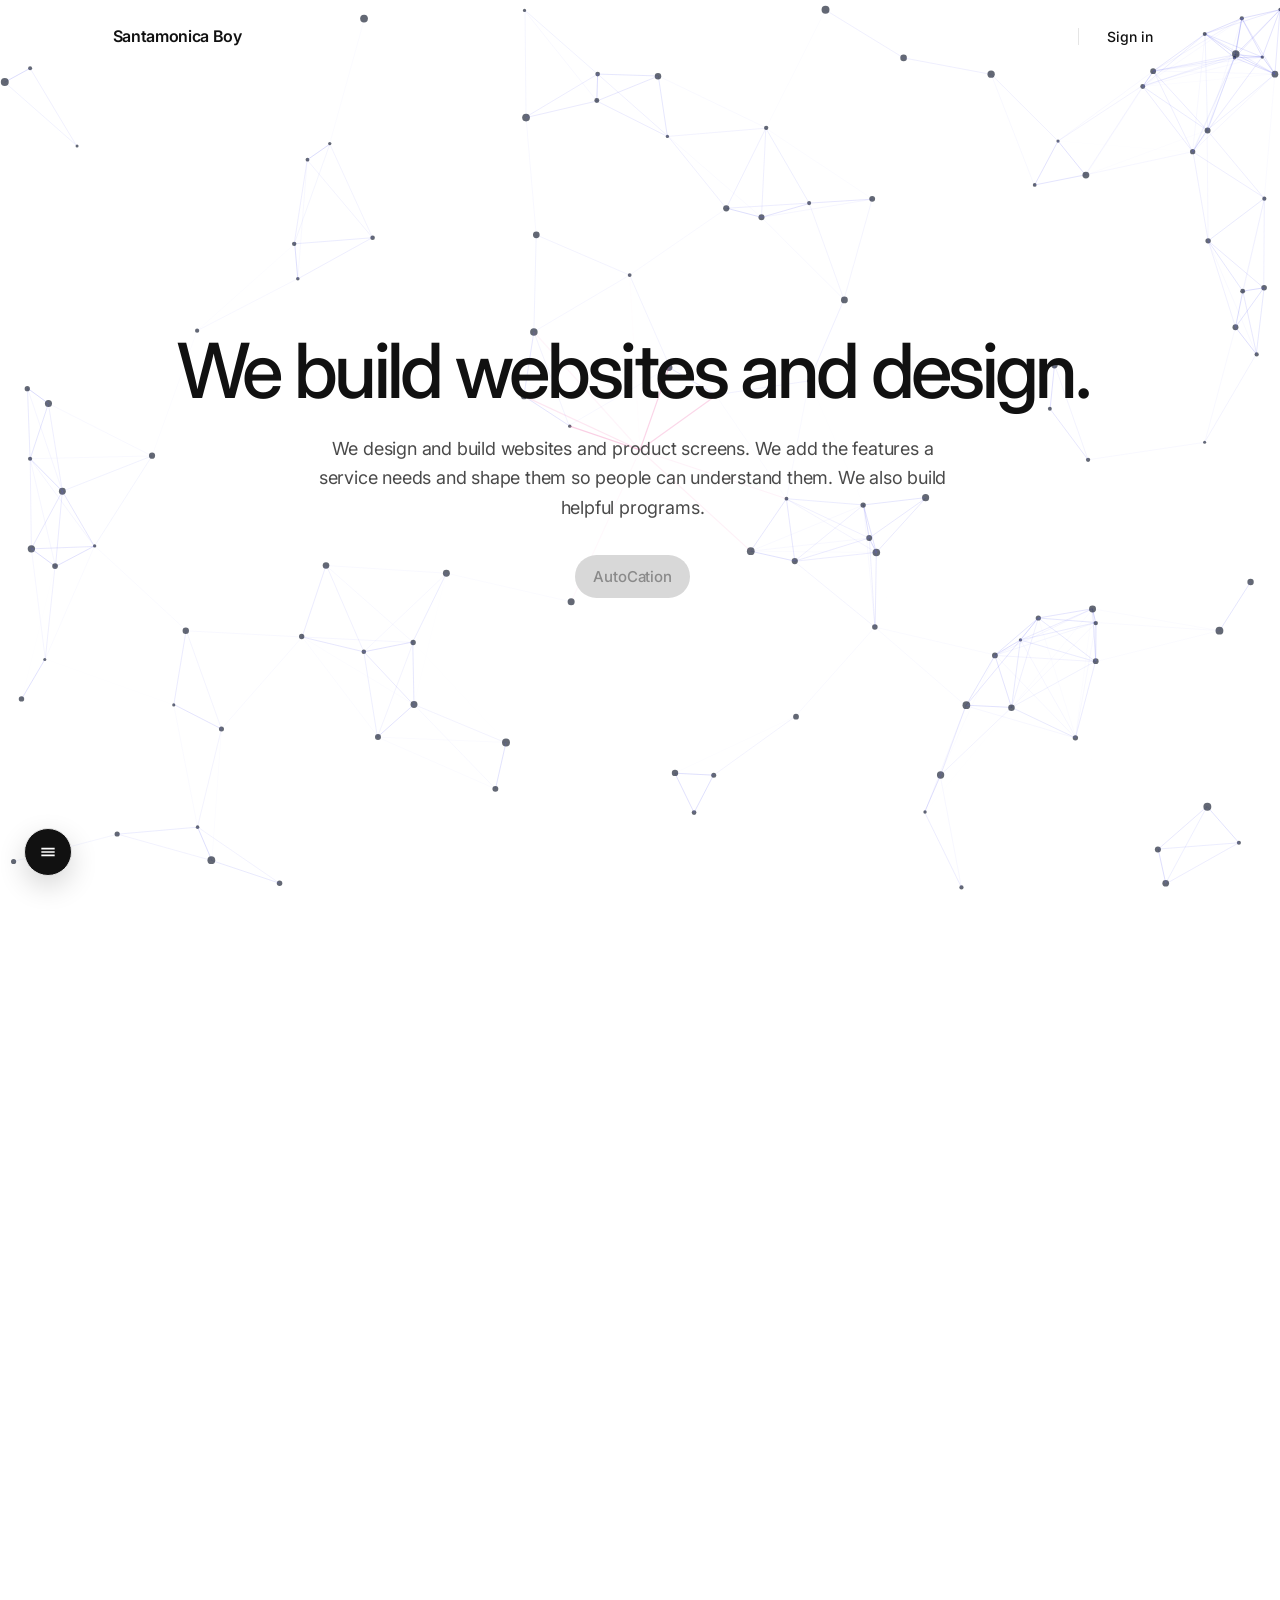
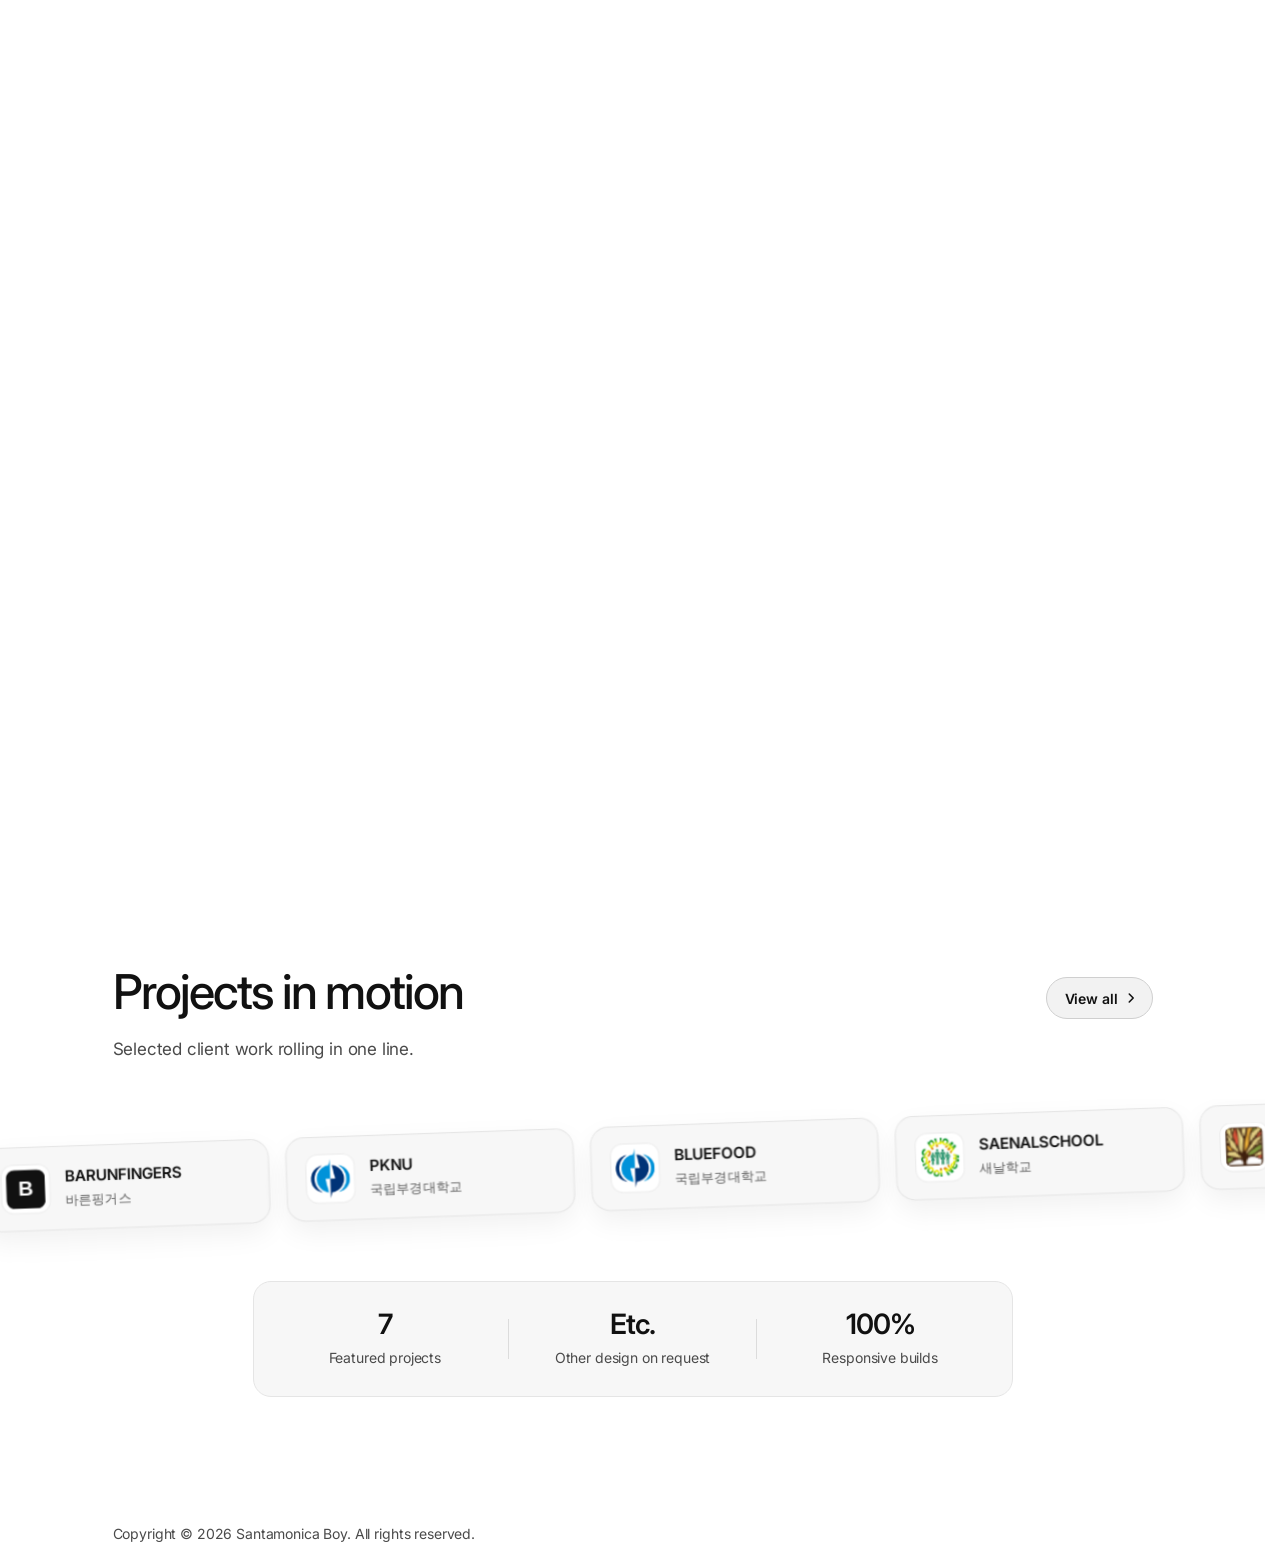
==== commit 6a57ee6f: "문의 폼에 숨은 칸을 넣어 봇 제출은 저장하지도 메일로 보내지도 않는다." ====
--- a/site/index.html
+++ b/site/index.html
@@ -303,6 +303,13 @@
             <textarea name="message" rows="5" maxlength="2000" required></textarea>
           </label>
 
+          <div class="contact-hp" aria-hidden="true">
+            <label>
+              Leave this field empty
+              <input name="hp_ref" type="text" tabindex="-1" autocomplete="off" aria-hidden="true" />
+            </label>
+          </div>
+
           <button class="contact-submit" type="submit">Send</button>
           <p class="contact-status" data-contact-status role="status" aria-live="polite"></p>
         </form>
--- a/site/styles.css
+++ b/site/styles.css
@@ -677,6 +677,15 @@
     width: 100%;
     margin-top: 0;
   }
+}
+
+.contact-hp {
+  position: absolute;
+  left: -10000px;
+  top: auto;
+  width: 1px;
+  height: 1px;
+  overflow: hidden;
 }
 
 .contact-types {
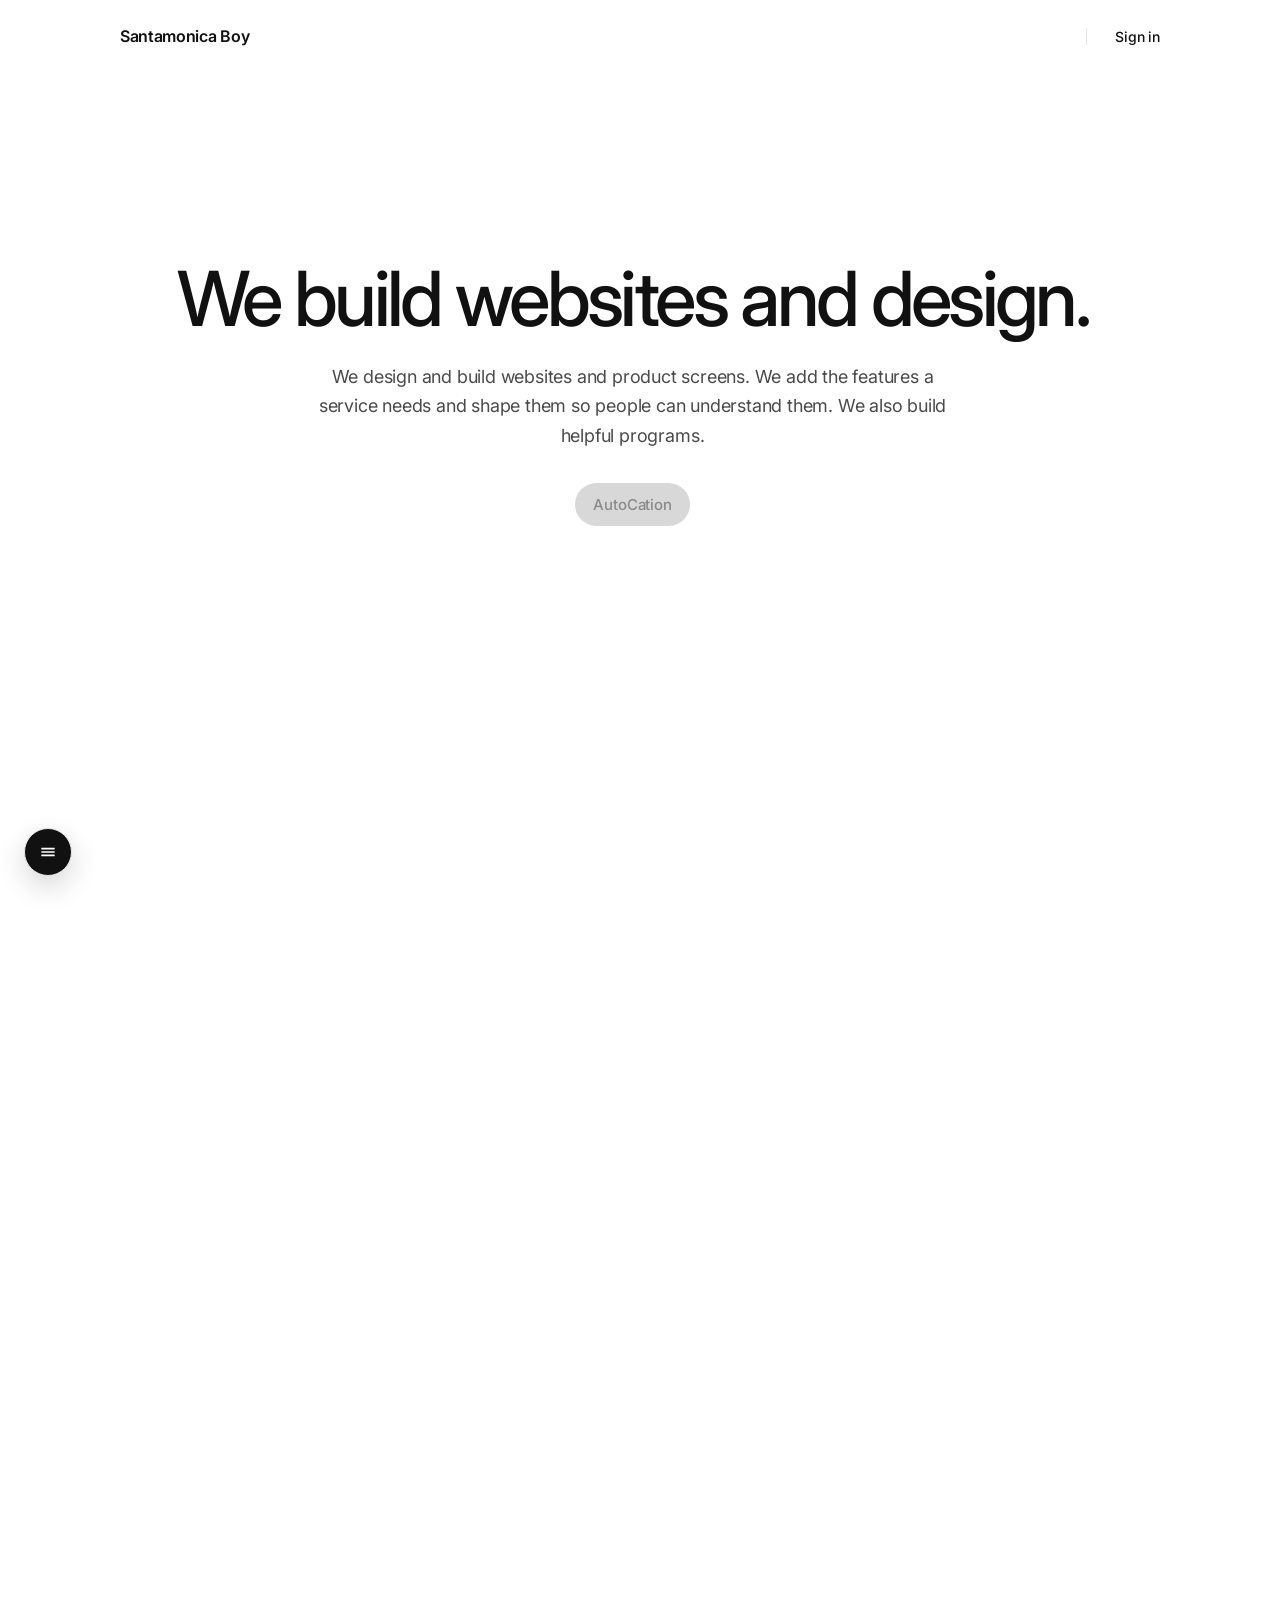
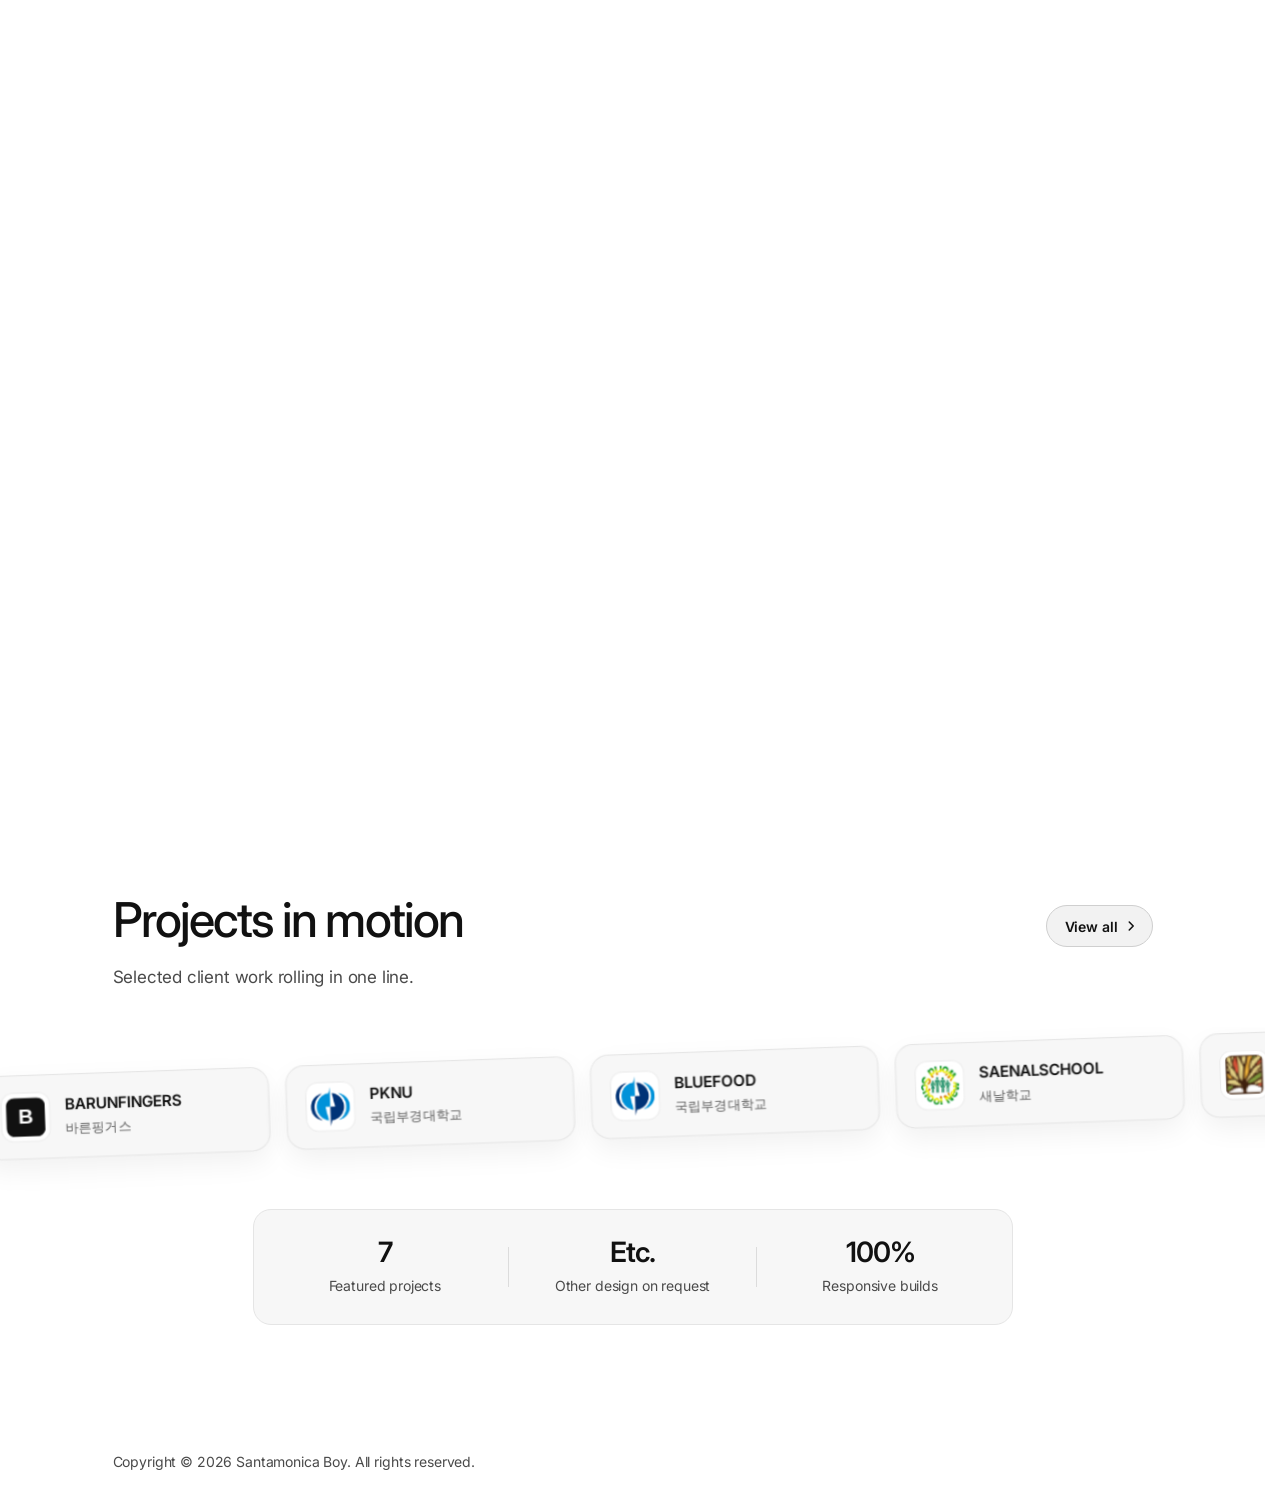
==== commit b38add45: "배경 파티클 애니메이션을 제거한다. Co-authored-by: Cursor <cursoragent@cursor.com>" ====
--- a/site/index.html
+++ b/site/index.html
@@ -565,7 +565,6 @@
     </button>
 
     <script type="module" src="app.js"></script>
-    <script src="bg-web.js" defer></script>
     <script src="sample-nav.js" defer></script>
   </body>
 </html>
--- a/site/styles.css
+++ b/site/styles.css
@@ -27,34 +27,15 @@
 body {
   margin: 0;
   min-height: 100%;
-  background: transparent;
+  background: #fff;
   color: #111;
   font-family: Inter, "Segoe UI", "Helvetica Neue", Arial, sans-serif;
 }
 
 body {
-  position: relative;
   min-height: 100vh;
   display: flex;
   flex-direction: column;
-}
-
-.bg-canvas {
-  position: fixed;
-  inset: 0;
-  z-index: 0;
-  width: 100%;
-  height: 100%;
-  pointer-events: none;
-}
-
-body > .top,
-body > main,
-body > section,
-body > footer,
-body > .sample-shell {
-  position: relative;
-  z-index: 1;
 }
 
 body > .to-top,
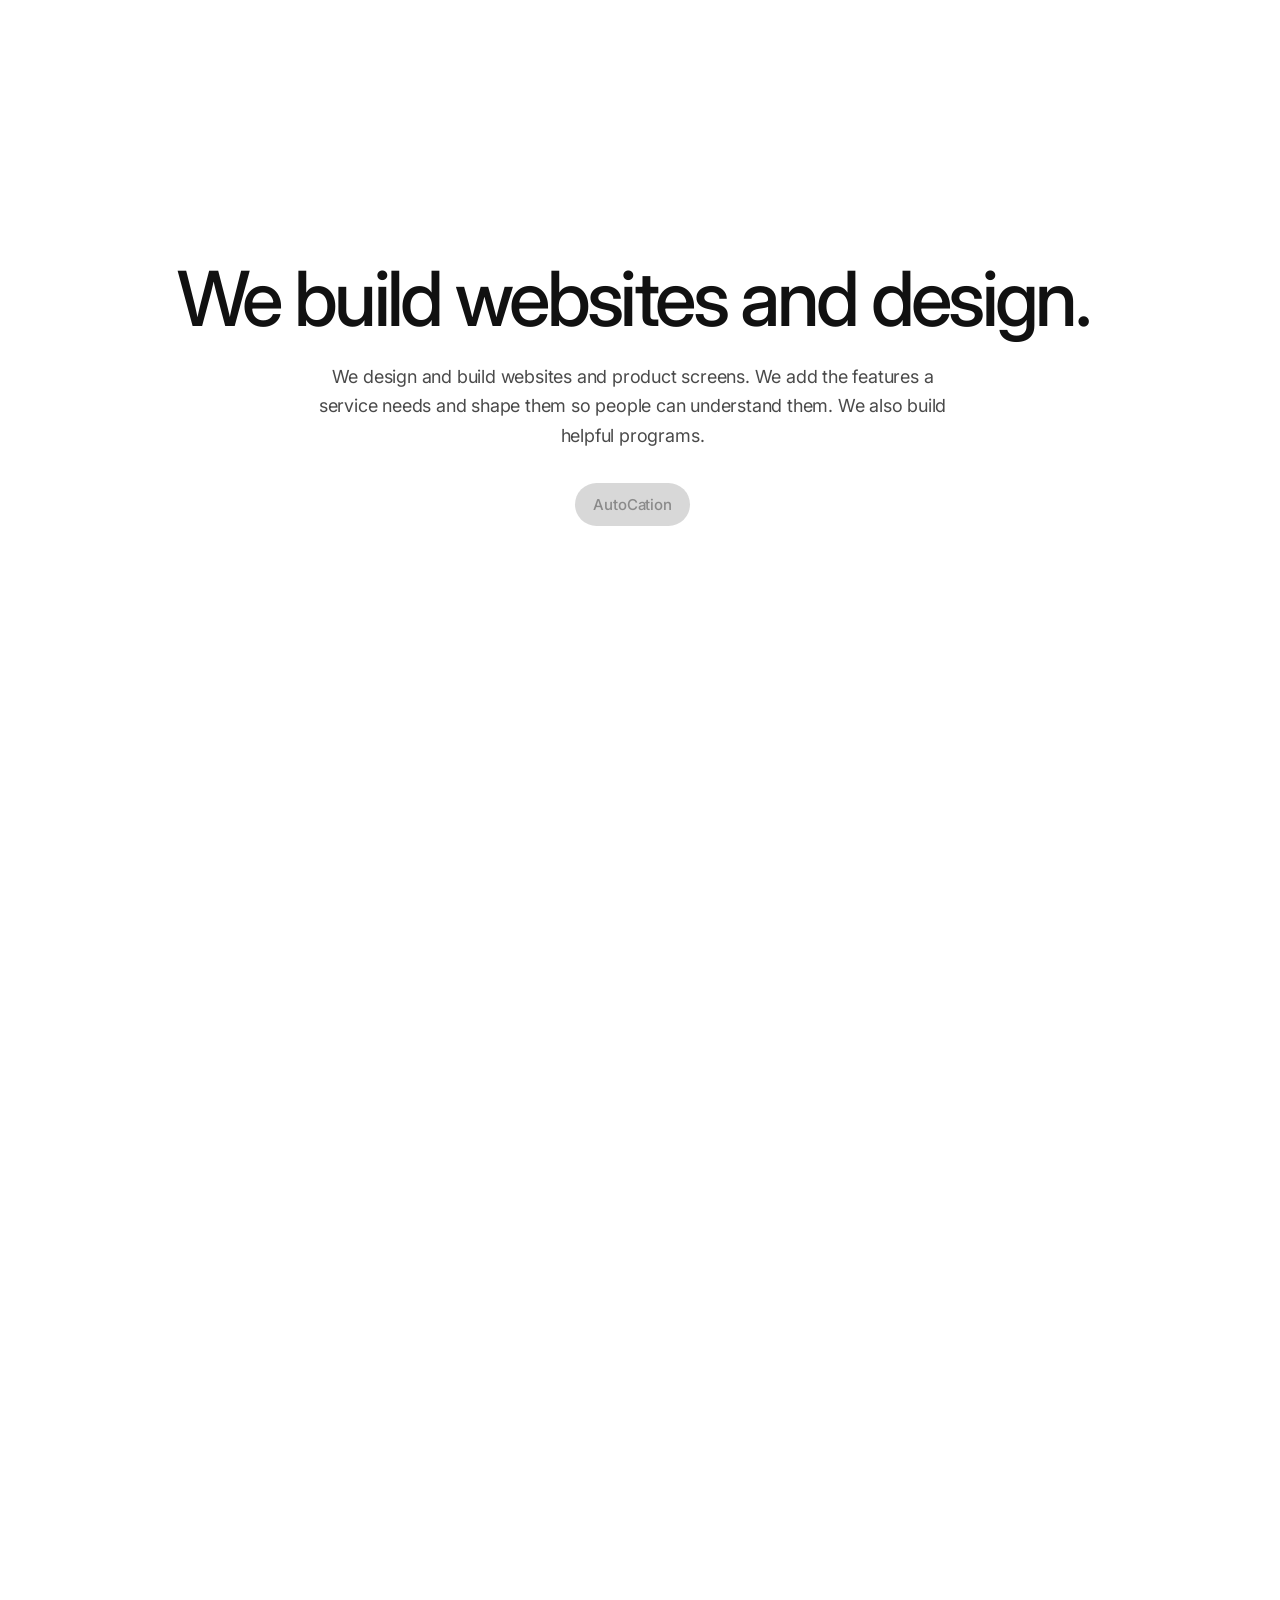
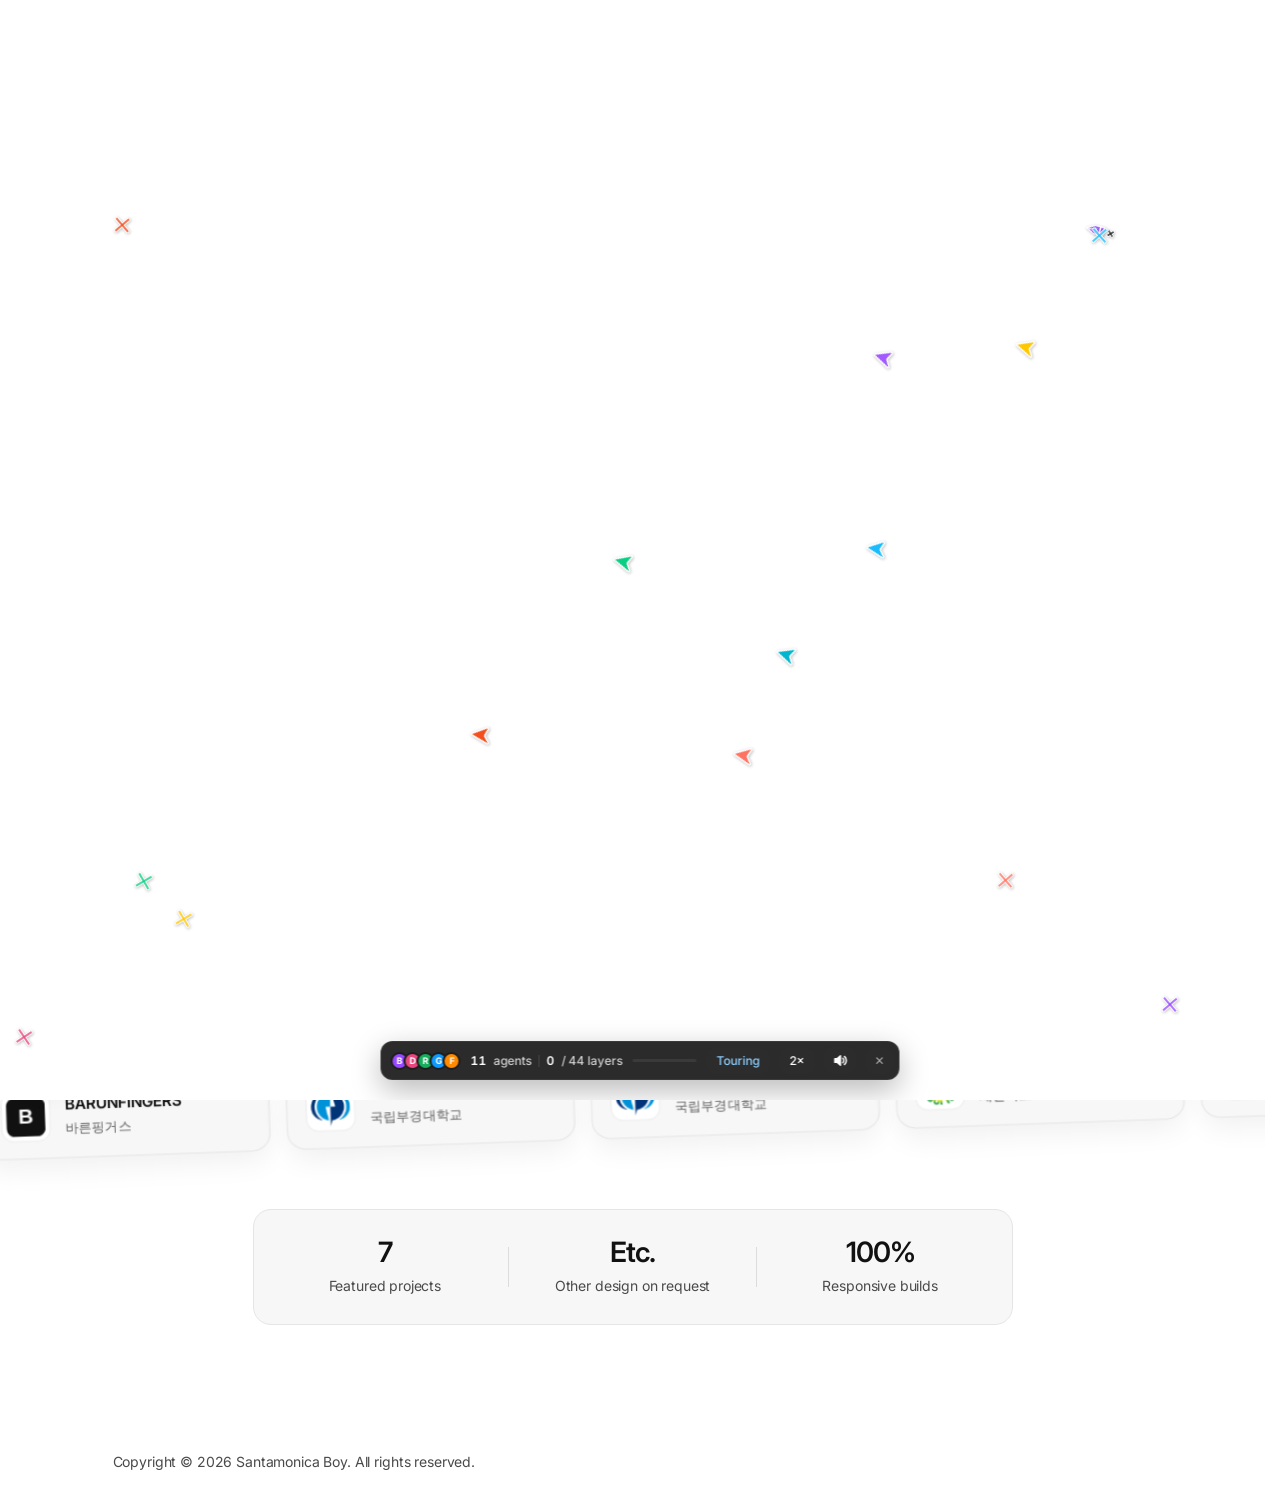
==== commit 38e8d2a6: "홈페이지에 Swarm Rebuild 연출과 Rebuild 버튼을 추가한다. 자동 Tour·완료 후 Go Live, 모바일 대응, 단축키(Alt+Shift+S) 버튼을 포함한다.  " ====
--- a/site/index.html
+++ b/site/index.html
@@ -553,6 +553,7 @@
       class="to-top"
       type="button"
       data-to-top
+      data-swarm-ignore
       aria-label="Back to top"
       hidden
     >
@@ -566,5 +567,17 @@
 
     <script type="module" src="app.js"></script>
     <script src="sample-nav.js" defer></script>
+    <!-- Instagram-style Swarm Rebuild: auto play + Rebuild button (Alt+Shift+S). Credit in swarm-cursors.js -->
+    <script
+      src="swarm-cursors.js"
+      defer
+      data-trigger="auto"
+      data-label="Rebuild"
+      data-position="bottom-right"
+      data-delay="800"
+      data-once="session"
+      data-hotkey="alt+shift+s"
+      data-reduced-motion="skip"
+    ></script>
   </body>
 </html>
--- a/site/styles.css
+++ b/site/styles.css
@@ -1734,3 +1734,109 @@
     bottom: 16px;
   }
 }
+
+/* In-place swarm: decorative only — page stays clickable */
+.swarm-live-layer {
+  position: fixed;
+  inset: 0;
+  z-index: 45;
+  pointer-events: none;
+  opacity: 0;
+  transition: opacity 200ms ease;
+}
+
+.swarm-live-layer.is-visible {
+  opacity: 1;
+}
+
+.swarm-live-agent {
+  position: fixed;
+  top: 0;
+  left: 0;
+  display: flex;
+  align-items: flex-start;
+  gap: 2px;
+  will-change: transform;
+  transform: translate3d(-40px, -40px, 0);
+  filter: drop-shadow(0 2px 4px rgba(0, 0, 0, 0.16));
+  pointer-events: none;
+}
+
+.swarm-live-pointer {
+  display: block;
+  flex: none;
+}
+
+.swarm-live-label {
+  margin-top: 14px;
+  margin-left: -2px;
+  padding: 2px 7px 3px;
+  border-radius: 4px;
+  color: #fff;
+  font-family: Inter, system-ui, sans-serif;
+  font-size: 11px;
+  font-weight: 600;
+  line-height: 1.2;
+  white-space: nowrap;
+}
+
+.swarm-live-rect {
+  position: fixed;
+  box-sizing: border-box;
+  border: 1.5px solid #2563eb;
+  background: rgba(13, 153, 255, 0.06);
+  border-radius: 2px;
+  opacity: 0.45;
+  pointer-events: none;
+  transition: opacity 280ms ease;
+}
+
+.swarm-live-rect.is-done {
+  opacity: 0;
+}
+
+.swarm-live-badge {
+  position: fixed;
+  top: 0;
+  left: 0;
+  padding: 2px 6px;
+  border-radius: 4px;
+  color: #fff;
+  font-family: Inter, system-ui, sans-serif;
+  font-size: 10px;
+  font-weight: 600;
+  white-space: nowrap;
+  pointer-events: none;
+  box-shadow: 0 2px 8px rgba(0, 0, 0, 0.15);
+}
+
+html.swarm-live .swarm-live-target {
+  opacity: 0;
+  transform: translateY(8px) scale(0.99);
+  transition:
+    opacity 320ms cubic-bezier(0.22, 1, 0.36, 1),
+    transform 380ms cubic-bezier(0.22, 1, 0.36, 1);
+}
+
+html.swarm-live .swarm-live-target.is-built {
+  opacity: 1;
+  transform: none;
+}
+
+html.swarm-live .work-panel,
+html.swarm-live .contact-panel {
+  opacity: 1;
+  transform: none;
+}
+
+@media (pointer: coarse), (prefers-reduced-motion: reduce) {
+  .swarm-live-layer {
+    display: none !important;
+  }
+
+  html.swarm-live .swarm-live-target {
+    opacity: 1;
+    transform: none;
+  }
+}
+
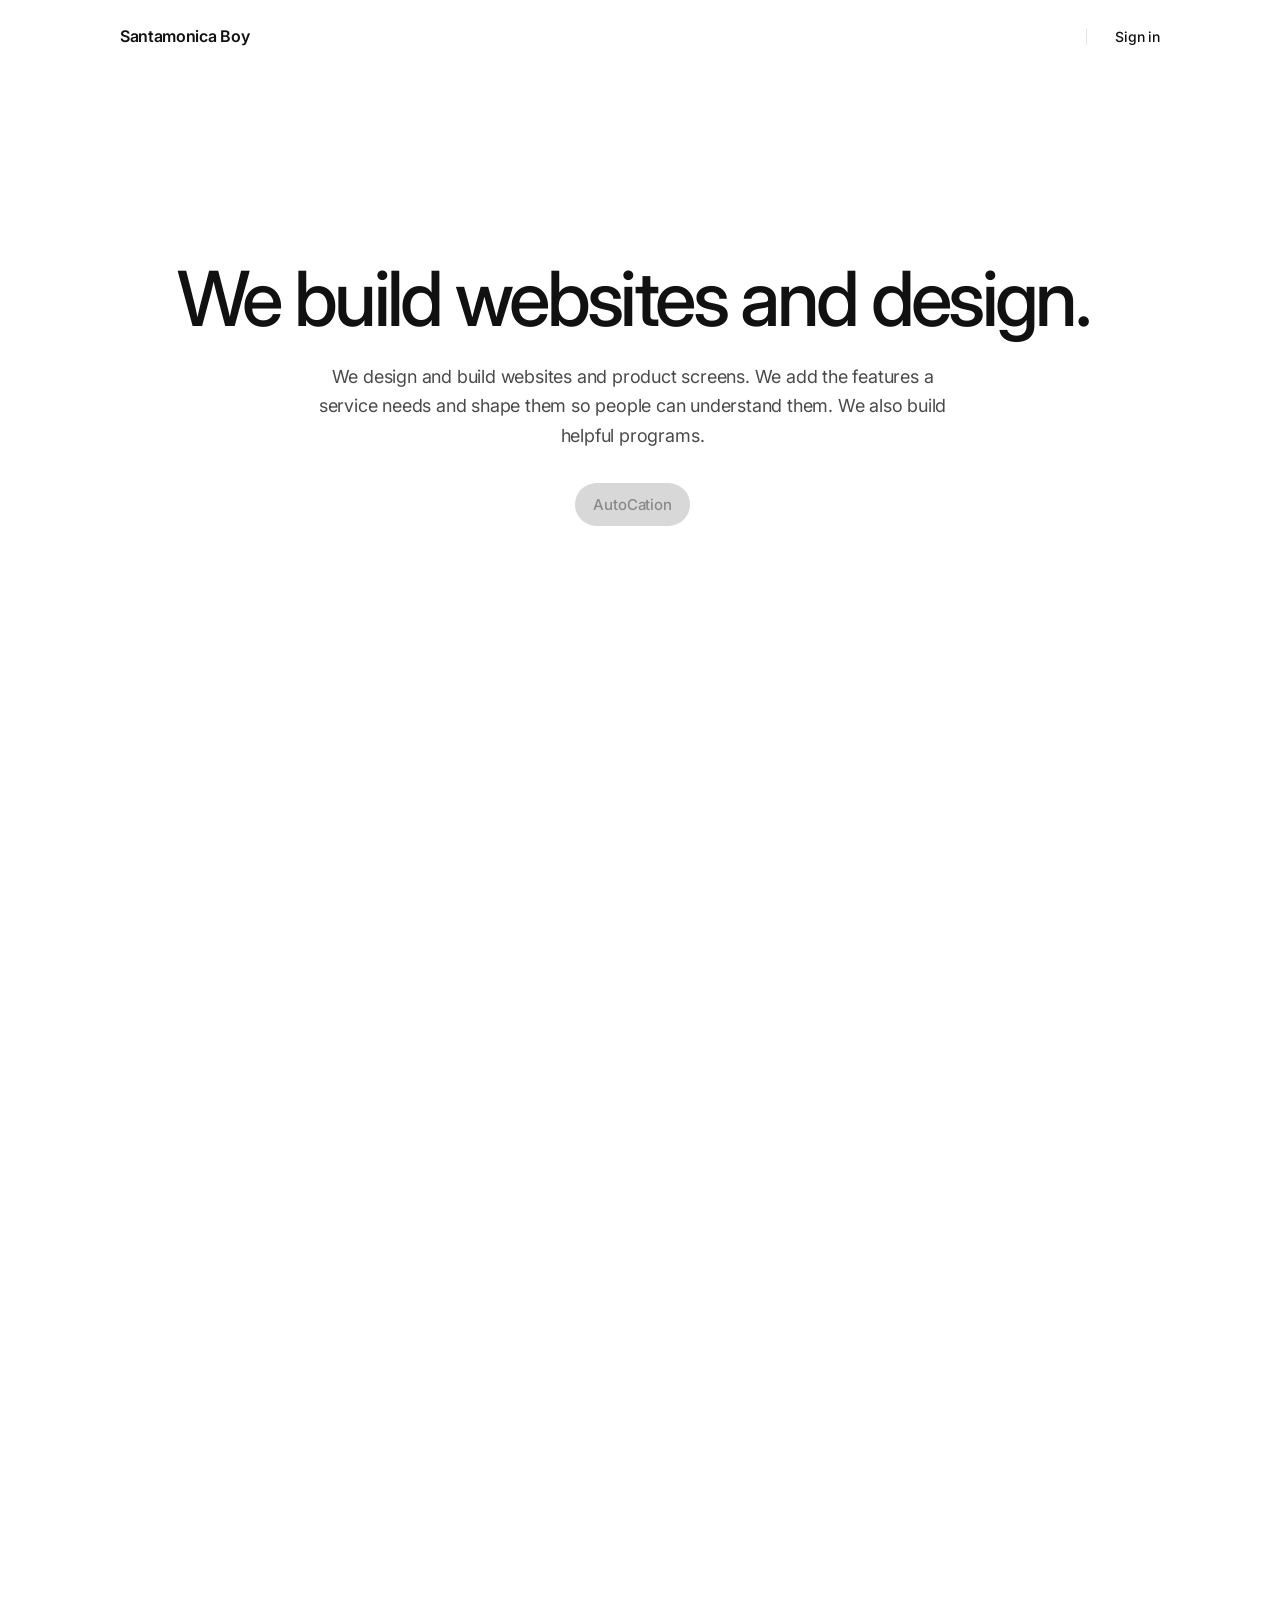
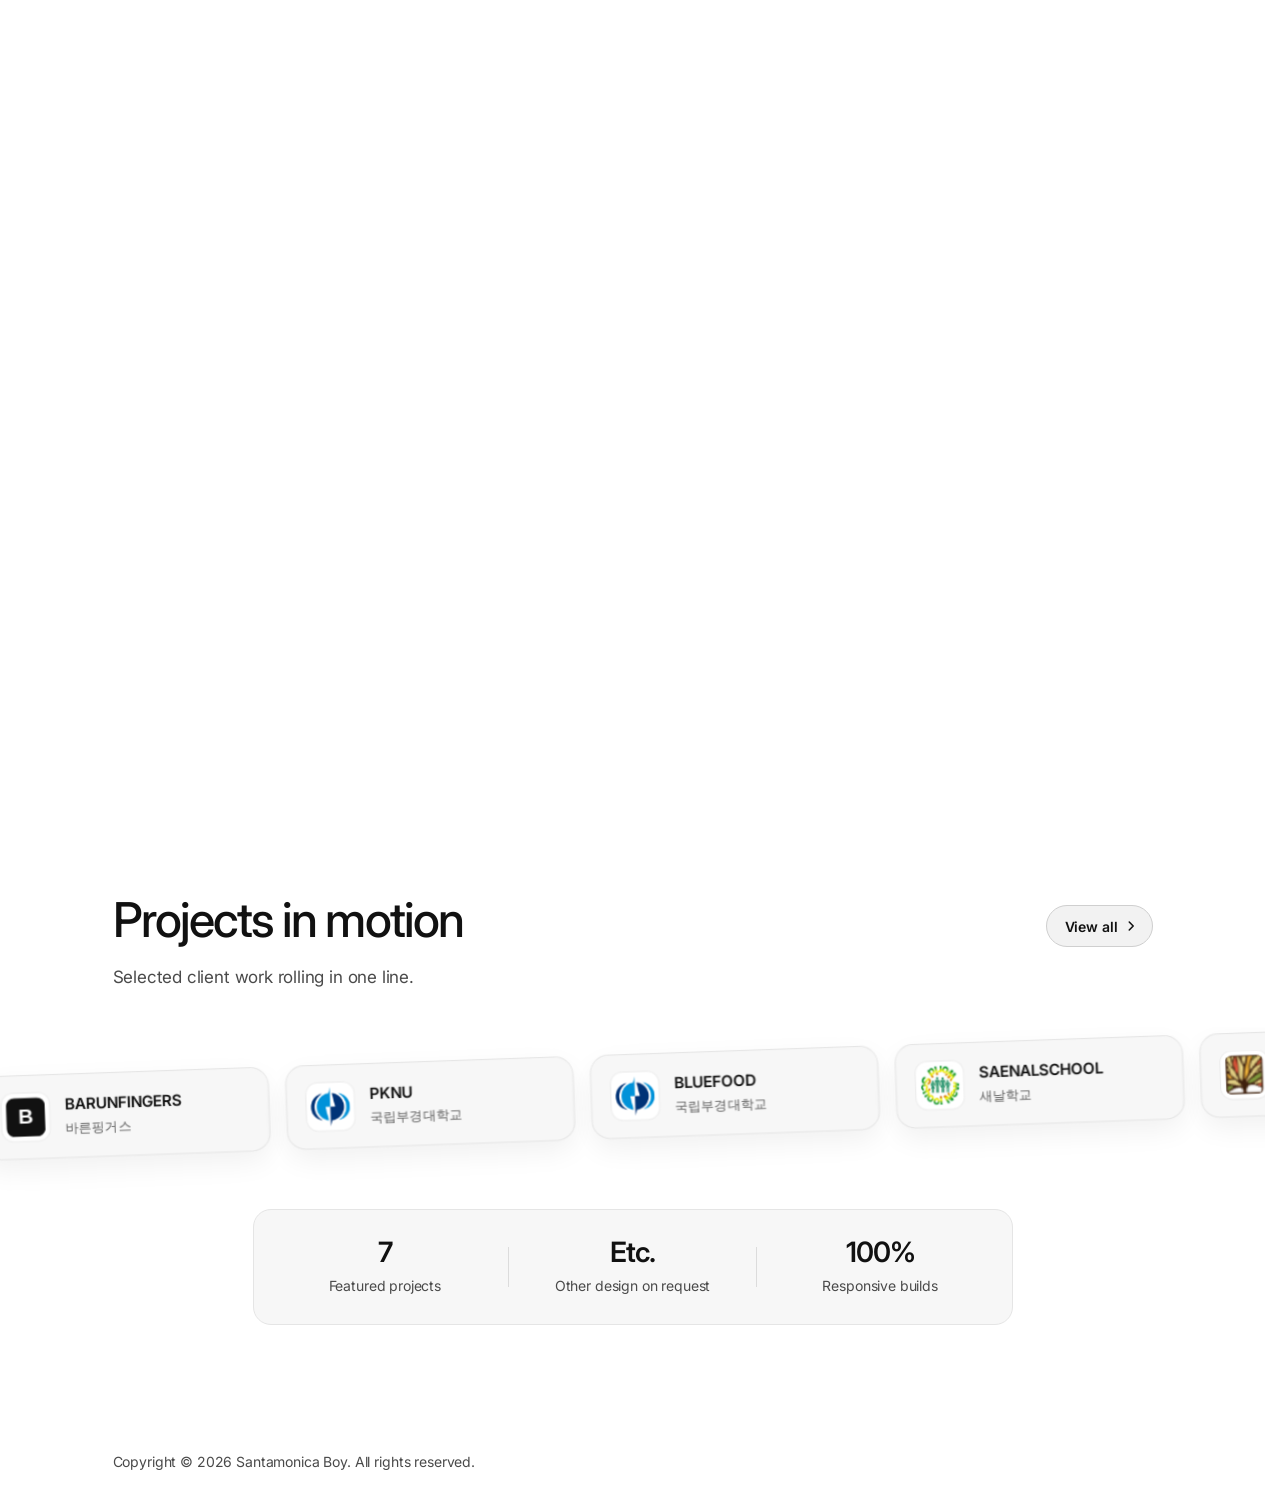
==== commit 6f299a72: "홈에 swup 페이지 전환을 붙이고 모달·별자리 모션을 부드럽게 한다. 정적 페이지 간 soft navigation과 쇼케이스/별자리 인터랙션 질감을 개선한다.  Co-author" ====
--- a/site/index.html
+++ b/site/index.html
@@ -1,4 +1,4 @@
-<!doctype html>
+﻿<!doctype html>
 <html lang="en">
   <head>
     <meta charset="utf-8" />
@@ -90,6 +90,7 @@
     </script>
   </head>
   <body>
+    <div id="swup" class="transition-fade">
     <header class="top">
       <a class="brand" href="/">Santamonica Boy</a>
       <div class="account">
@@ -320,7 +321,7 @@
       <div class="showcase-intro">
         <div class="showcase-intro-top">
           <h2 id="showcase-title">Projects in motion</h2>
-          <button class="showcase-view-all" type="button" data-showcase-open>
+          <button class="showcase-view-all" type="button" data-showcase-open data-swarm-ignore>
             View all
             <svg viewBox="0 0 16 16" width="14" height="14" aria-hidden="true" focusable="false">
               <path d="M6 3.5 10.5 8 6 12.5" fill="none" stroke="currentColor" stroke-width="1.8" stroke-linecap="round" stroke-linejoin="round" />
@@ -564,12 +565,13 @@
         />
       </svg>
     </button>
-
-    <script type="module" src="app.js"></script>
-    <script src="sample-nav.js" defer></script>
+    </div>
+
+    <script type="module" src="/swup-app.js?v=5"></script>
+    <script src="/sample-nav.js" defer></script>
     <!-- Instagram-style Swarm Rebuild: auto play + Rebuild button (Alt+Shift+S). Credit in swarm-cursors.js -->
     <script
-      src="swarm-cursors.js"
+      src="/swarm-cursors.js"
       defer
       data-trigger="auto"
       data-label="Rebuild"
--- a/site/styles.css
+++ b/site/styles.css
@@ -39,8 +39,41 @@
 }
 
 body > .to-top,
+#swup > .to-top,
 body > .sample-float {
   z-index: 30;
+}
+
+/* Swup page container + fade theme */
+#swup {
+  flex: 1 1 auto;
+  display: flex;
+  flex-direction: column;
+  min-height: 0;
+  width: 100%;
+}
+
+.posts-constellation-page #swup {
+  height: 100%;
+  max-height: 100%;
+  overflow: hidden;
+}
+
+html.is-changing .transition-fade {
+  transition: opacity 0.22s ease;
+  opacity: 1;
+}
+
+html.is-animating .transition-fade {
+  opacity: 0;
+}
+
+@media (prefers-reduced-motion: reduce) {
+  html.is-changing .transition-fade,
+  html.is-animating .transition-fade {
+    transition: none;
+    opacity: 1;
+  }
 }
 
 img,
@@ -870,25 +903,27 @@
   letter-spacing: -0.01em;
   cursor: pointer;
   transition:
-    background-color 160ms ease,
-    border-color 160ms ease,
-    color 160ms ease,
-    transform 160ms ease;
+    background-color 260ms cubic-bezier(0.22, 1, 0.36, 1),
+    border-color 260ms cubic-bezier(0.22, 1, 0.36, 1),
+    color 260ms cubic-bezier(0.22, 1, 0.36, 1),
+    transform 280ms cubic-bezier(0.22, 1, 0.36, 1),
+    box-shadow 280ms ease;
 }
 
 .showcase-view-all svg {
-  transition: transform 160ms ease;
+  transition: transform 280ms cubic-bezier(0.22, 1, 0.36, 1);
 }
 
 .showcase-view-all:hover {
   background: #111;
   border-color: #111;
   color: #fff;
-  transform: translateY(-1px);
+  transform: translateY(-2px);
+  box-shadow: 0 10px 24px rgba(17, 17, 17, 0.14);
 }
 
 .showcase-view-all:hover svg {
-  transform: translateX(2px);
+  transform: translateX(3px);
 }
 
 .showcase-view-all:focus-visible {
@@ -1053,12 +1088,33 @@
   max-height: min(80vh, 720px);
   margin: auto;
   padding: 0;
-  border: 1px solid #e5e5e5;
-  border-radius: 18px;
+  border: 1px solid rgba(229, 229, 229, 0.9);
+  border-radius: 22px;
   background: #fff;
   color: #111;
-  box-shadow: 0 24px 64px rgba(0, 0, 0, 0.16);
+  box-shadow:
+    0 8px 24px rgba(17, 17, 17, 0.06),
+    0 28px 72px rgba(17, 17, 17, 0.12);
   overflow: hidden;
+  opacity: 0;
+  transform: translateY(18px) scale(0.975);
+  transition:
+    opacity 320ms cubic-bezier(0.22, 1, 0.36, 1),
+    transform 420ms cubic-bezier(0.22, 1, 0.36, 1),
+    overlay 420ms allow-discrete,
+    display 420ms allow-discrete;
+}
+
+.showcase-dialog[open] {
+  opacity: 1;
+  transform: translateY(0) scale(1);
+}
+
+@starting-style {
+  .showcase-dialog[open] {
+    opacity: 0;
+    transform: translateY(22px) scale(0.97);
+  }
 }
 
 .showcase-dialog:focus {
@@ -1066,8 +1122,24 @@
 }
 
 .showcase-dialog::backdrop {
-  background: rgba(17, 17, 17, 0.42);
-  backdrop-filter: blur(4px);
+  background: rgba(17, 17, 17, 0.34);
+  backdrop-filter: blur(8px);
+  opacity: 0;
+  transition:
+    opacity 360ms cubic-bezier(0.22, 1, 0.36, 1),
+    backdrop-filter 360ms ease,
+    overlay 360ms allow-discrete,
+    display 360ms allow-discrete;
+}
+
+.showcase-dialog[open]::backdrop {
+  opacity: 1;
+}
+
+@starting-style {
+  .showcase-dialog[open]::backdrop {
+    opacity: 0;
+  }
 }
 
 .showcase-dialog-panel {
@@ -1082,8 +1154,8 @@
   justify-content: space-between;
   gap: 16px;
   flex: 0 0 auto;
-  padding: 20px 22px 16px;
-  border-bottom: 1px solid #ececec;
+  padding: 22px 24px 18px;
+  border-bottom: 1px solid #f0f0f0;
 }
 
 .showcase-dialog-head h2 {
@@ -1101,30 +1173,61 @@
   width: 36px;
   height: 36px;
   padding: 0;
-  border: 1px solid #e5e5e5;
-  border-radius: 12px;
-  background: #f7f7f7;
+  border: 1px solid #ebebeb;
+  border-radius: 999px;
+  background: #f6f6f6;
   color: #111;
   cursor: pointer;
   transition:
-    background-color 160ms ease,
-    border-color 160ms ease;
+    background-color 200ms ease,
+    border-color 200ms ease,
+    transform 200ms cubic-bezier(0.22, 1, 0.36, 1);
 }
 
 .showcase-dialog-close:hover {
   background: #fff;
-  border-color: #d0d0d0;
+  border-color: #d8d8d8;
+  transform: scale(1.04);
 }
 
 .showcase-dialog-list {
   display: grid;
   grid-template-columns: 1fr;
-  gap: 10px;
+  gap: 12px;
   margin: 0;
-  padding: 16px 18px 20px;
+  padding: 18px 20px 22px;
   list-style: none;
   overflow: auto;
   overscroll-behavior: contain;
+}
+
+.showcase-dialog-list > li {
+  opacity: 0;
+  transform: translateY(10px);
+}
+
+.showcase-dialog[open] .showcase-dialog-list > li {
+  animation: showcase-item-in 480ms cubic-bezier(0.22, 1, 0.36, 1) both;
+}
+
+.showcase-dialog[open] .showcase-dialog-list > li:nth-child(1) { animation-delay: 60ms; }
+.showcase-dialog[open] .showcase-dialog-list > li:nth-child(2) { animation-delay: 100ms; }
+.showcase-dialog[open] .showcase-dialog-list > li:nth-child(3) { animation-delay: 140ms; }
+.showcase-dialog[open] .showcase-dialog-list > li:nth-child(4) { animation-delay: 180ms; }
+.showcase-dialog[open] .showcase-dialog-list > li:nth-child(5) { animation-delay: 220ms; }
+.showcase-dialog[open] .showcase-dialog-list > li:nth-child(6) { animation-delay: 260ms; }
+.showcase-dialog[open] .showcase-dialog-list > li:nth-child(7) { animation-delay: 300ms; }
+.showcase-dialog[open] .showcase-dialog-list > li:nth-child(8) { animation-delay: 340ms; }
+
+@keyframes showcase-item-in {
+  from {
+    opacity: 0;
+    transform: translateY(12px);
+  }
+  to {
+    opacity: 1;
+    transform: translateY(0);
+  }
 }
 
 .showcase-dialog-list .showcase-spot {
@@ -1133,6 +1236,9 @@
   max-width: none;
   transform: none;
   box-shadow: none;
+  transition:
+    background-color 220ms ease,
+    border-color 220ms ease;
 }
 
 .showcase-dialog-list .showcase-spot:hover {
@@ -1152,6 +1258,19 @@
 @media (prefers-reduced-motion: reduce) {
   .showcase-track {
     animation: none;
+  }
+
+  .showcase-dialog,
+  .showcase-dialog::backdrop {
+    transition: none;
+    opacity: 1;
+    transform: none;
+  }
+
+  .showcase-dialog[open] .showcase-dialog-list > li {
+    animation: none;
+    opacity: 1;
+    transform: none;
   }
 }
 
@@ -1840,3 +1959,261 @@
   }
 }
 
+/* Public Posts (list/detail) */
+.posts-page .top {
+  background: rgba(255, 255, 255, 0.92);
+  backdrop-filter: blur(10px);
+}
+
+.posts-constellation-page {
+  height: 100vh;
+  height: 100dvh;
+  min-height: 100vh;
+  min-height: 100dvh;
+  display: flex;
+  flex-direction: column;
+  overflow: hidden;
+}
+
+.posts-constellation-page .posts-workspace {
+  flex: 1 1 auto;
+  min-height: 0;
+}
+
+@media (max-width: 900px) {
+  .posts-constellation-page .site-footer.is-copy-only {
+    display: none;
+  }
+}
+
+.posts-shell,
+.post-shell {
+  width: min(100%, 720px);
+  margin: 0 auto;
+  padding: 120px var(--gutter) 96px;
+}
+
+.posts-intro h1,
+.post-article h1 {
+  margin: 0;
+  font-size: clamp(36px, 5vw, 52px);
+  font-weight: 500;
+  letter-spacing: -0.04em;
+  line-height: 1.08;
+}
+
+.posts-intro p,
+.post-meta,
+.post-date,
+.posts-status,
+.posts-row-meta {
+  color: var(--text-muted);
+}
+
+.posts-intro p {
+  margin: 14px 0 0;
+  font-size: 17px;
+  line-height: 1.6;
+}
+
+.posts-filters {
+  display: flex;
+  flex-wrap: wrap;
+  gap: 8px;
+  margin-top: 28px;
+}
+
+.posts-chip {
+  display: inline-flex;
+  align-items: center;
+  padding: 8px 14px;
+  border: 1px solid #e5e5e5;
+  border-radius: 999px;
+  color: #4a4a4a;
+  font-size: 13px;
+  font-weight: 500;
+  text-decoration: none;
+  transition: border-color 160ms ease, color 160ms ease, background-color 160ms ease;
+}
+
+.posts-chip:hover {
+  border-color: #111;
+  color: #111;
+}
+
+.posts-chip.is-active {
+  border-color: #111;
+  background: #111;
+  color: #fff;
+}
+
+.posts-status {
+  margin: 28px 0 0;
+  font-size: 15px;
+}
+
+.posts-list {
+  list-style: none;
+  margin: 20px 0 0;
+  padding: 0;
+  border-top: 1px solid #ececec;
+}
+
+.posts-row {
+  display: grid;
+  grid-template-columns: 5.5rem minmax(0, 1fr);
+  gap: 16px;
+  align-items: center;
+  padding: 18px 0;
+  border-bottom: 1px solid #ececec;
+  color: inherit;
+  text-decoration: none;
+}
+
+.posts-row:hover .posts-row-title {
+  opacity: 0.72;
+}
+
+.posts-thumb {
+  display: block;
+  width: 5.5rem;
+  height: 3.5rem;
+  border-radius: 12px;
+  object-fit: cover;
+  background: #f3f3f3;
+}
+
+.posts-thumb-empty {
+  border: 1px dashed #e0e0e0;
+  background: #fafafa;
+}
+
+.posts-row-copy {
+  display: grid;
+  gap: 6px;
+  min-width: 0;
+}
+
+.posts-row-title {
+  font-size: 17px;
+  font-weight: 500;
+  letter-spacing: -0.02em;
+  line-height: 1.35;
+}
+
+.posts-row-meta {
+  font-size: 13px;
+}
+
+.post-meta {
+  margin: 0;
+  font-size: 14px;
+}
+
+.post-article h1 {
+  margin-top: 12px;
+}
+
+.post-date {
+  margin: 10px 0 0;
+  font-size: 14px;
+}
+
+.post-hero {
+  display: block;
+  width: 100%;
+  margin-top: 28px;
+  border: 1px solid #e8e8e8;
+  border-radius: 18px;
+  object-fit: cover;
+  background: #f5f5f5;
+}
+
+.post-prose {
+  margin-top: 28px;
+  font-size: 1.05rem;
+  line-height: 1.7;
+}
+
+.post-prose > * + * {
+  margin-top: 1rem;
+}
+
+.post-prose h1,
+.post-prose h2,
+.post-prose h3 {
+  margin-top: 1.75rem;
+  font-weight: 600;
+  letter-spacing: -0.02em;
+  line-height: 1.25;
+}
+
+.post-prose h2 {
+  font-size: 1.4rem;
+}
+
+.post-prose h3 {
+  font-size: 1.2rem;
+}
+
+.post-prose a {
+  color: inherit;
+  text-underline-offset: 2px;
+}
+
+.post-prose code {
+  border-radius: 0.35rem;
+  background: #f5f5f5;
+  padding: 0.1rem 0.35rem;
+  font-size: 0.9em;
+}
+
+.post-prose pre {
+  overflow-x: auto;
+  border-radius: 1rem;
+  background: #0a0a0a;
+  color: #fafafa;
+  padding: 1rem 1.1rem;
+}
+
+.post-prose pre code {
+  background: transparent;
+  padding: 0;
+  color: inherit;
+}
+
+.post-prose ul {
+  padding-left: 1.25rem;
+  list-style: disc;
+}
+
+.post-prose blockquote {
+  border-left: 3px solid #d4d4d4;
+  padding-left: 1rem;
+  color: #525252;
+}
+
+.post-prose .post-image,
+.post-prose img {
+  display: block;
+  max-width: 100%;
+  height: auto;
+  margin: 1.25rem 0;
+  border-radius: 1rem;
+}
+
+.post-back {
+  margin-top: 40px;
+}
+
+.post-back a {
+  color: var(--text-muted);
+  font-size: 14px;
+  font-weight: 500;
+  text-decoration: none;
+}
+
+.post-back a:hover {
+  color: #111;
+}
+
